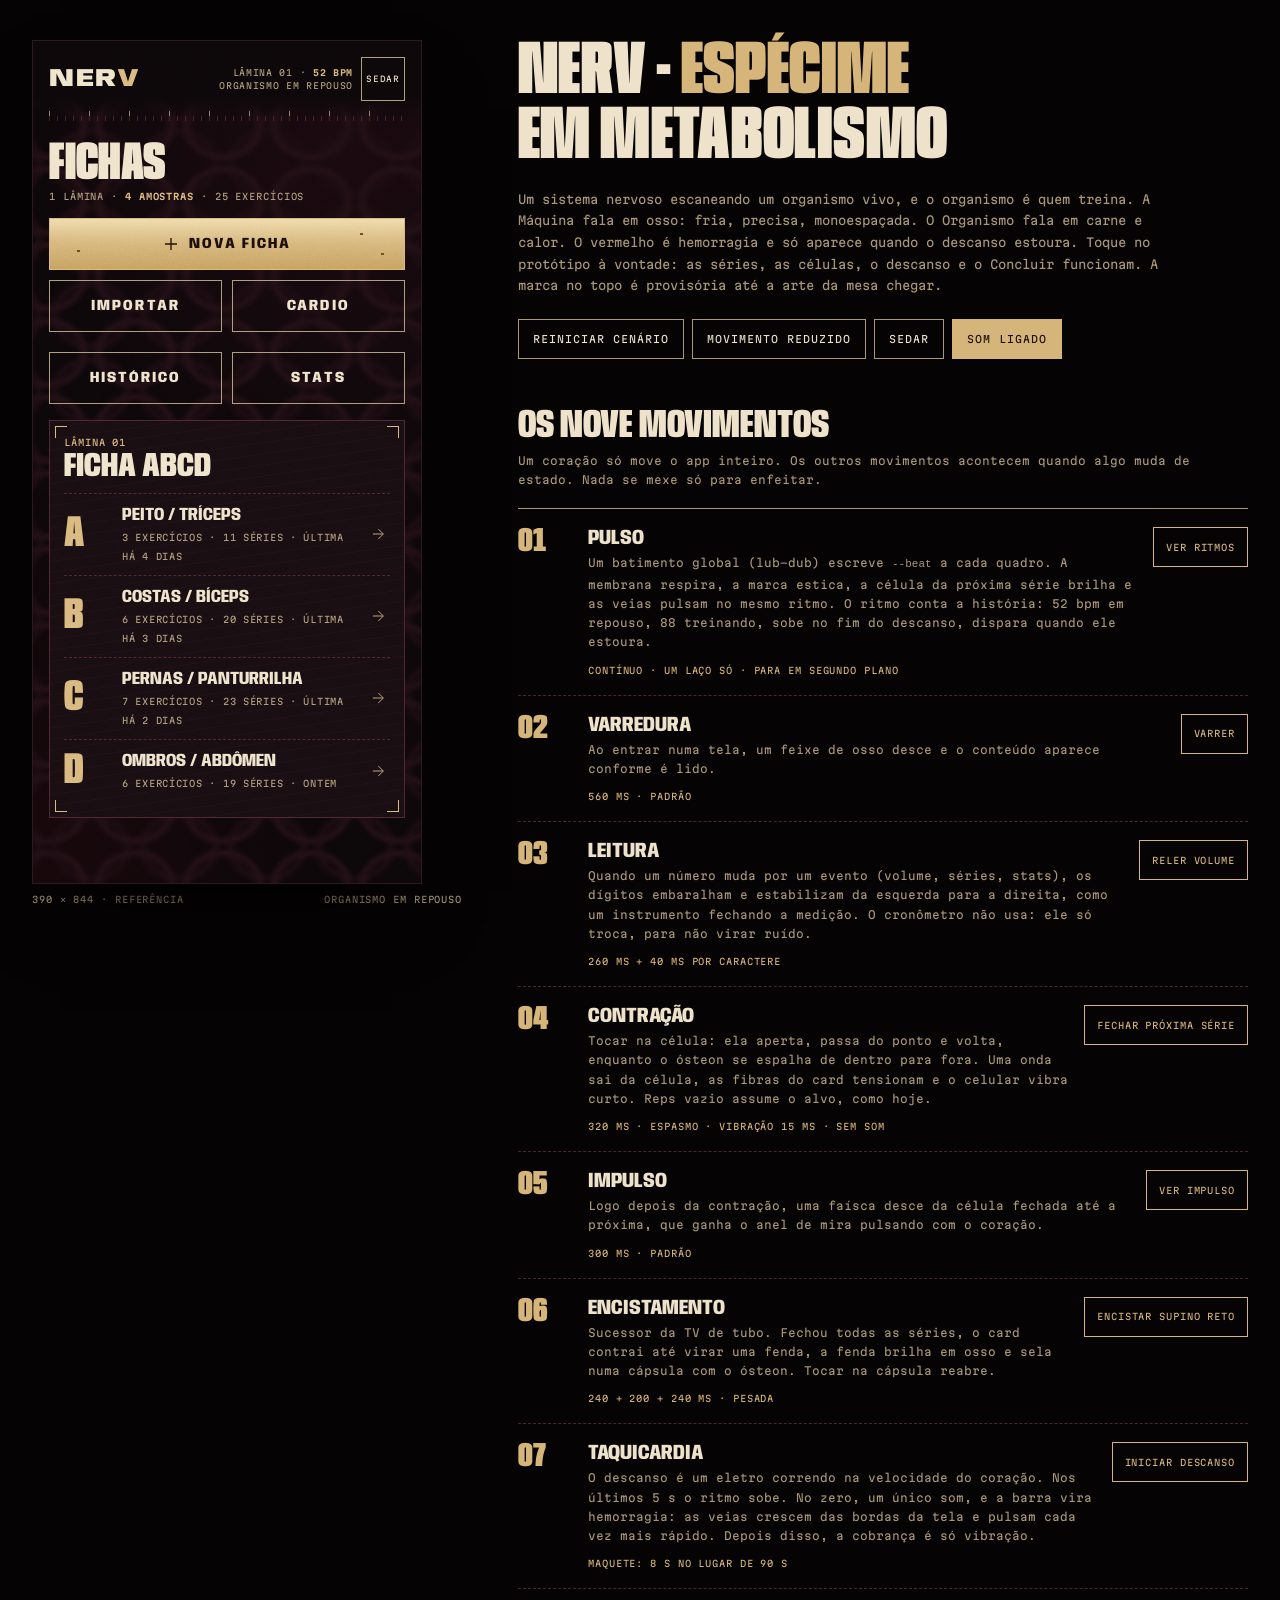
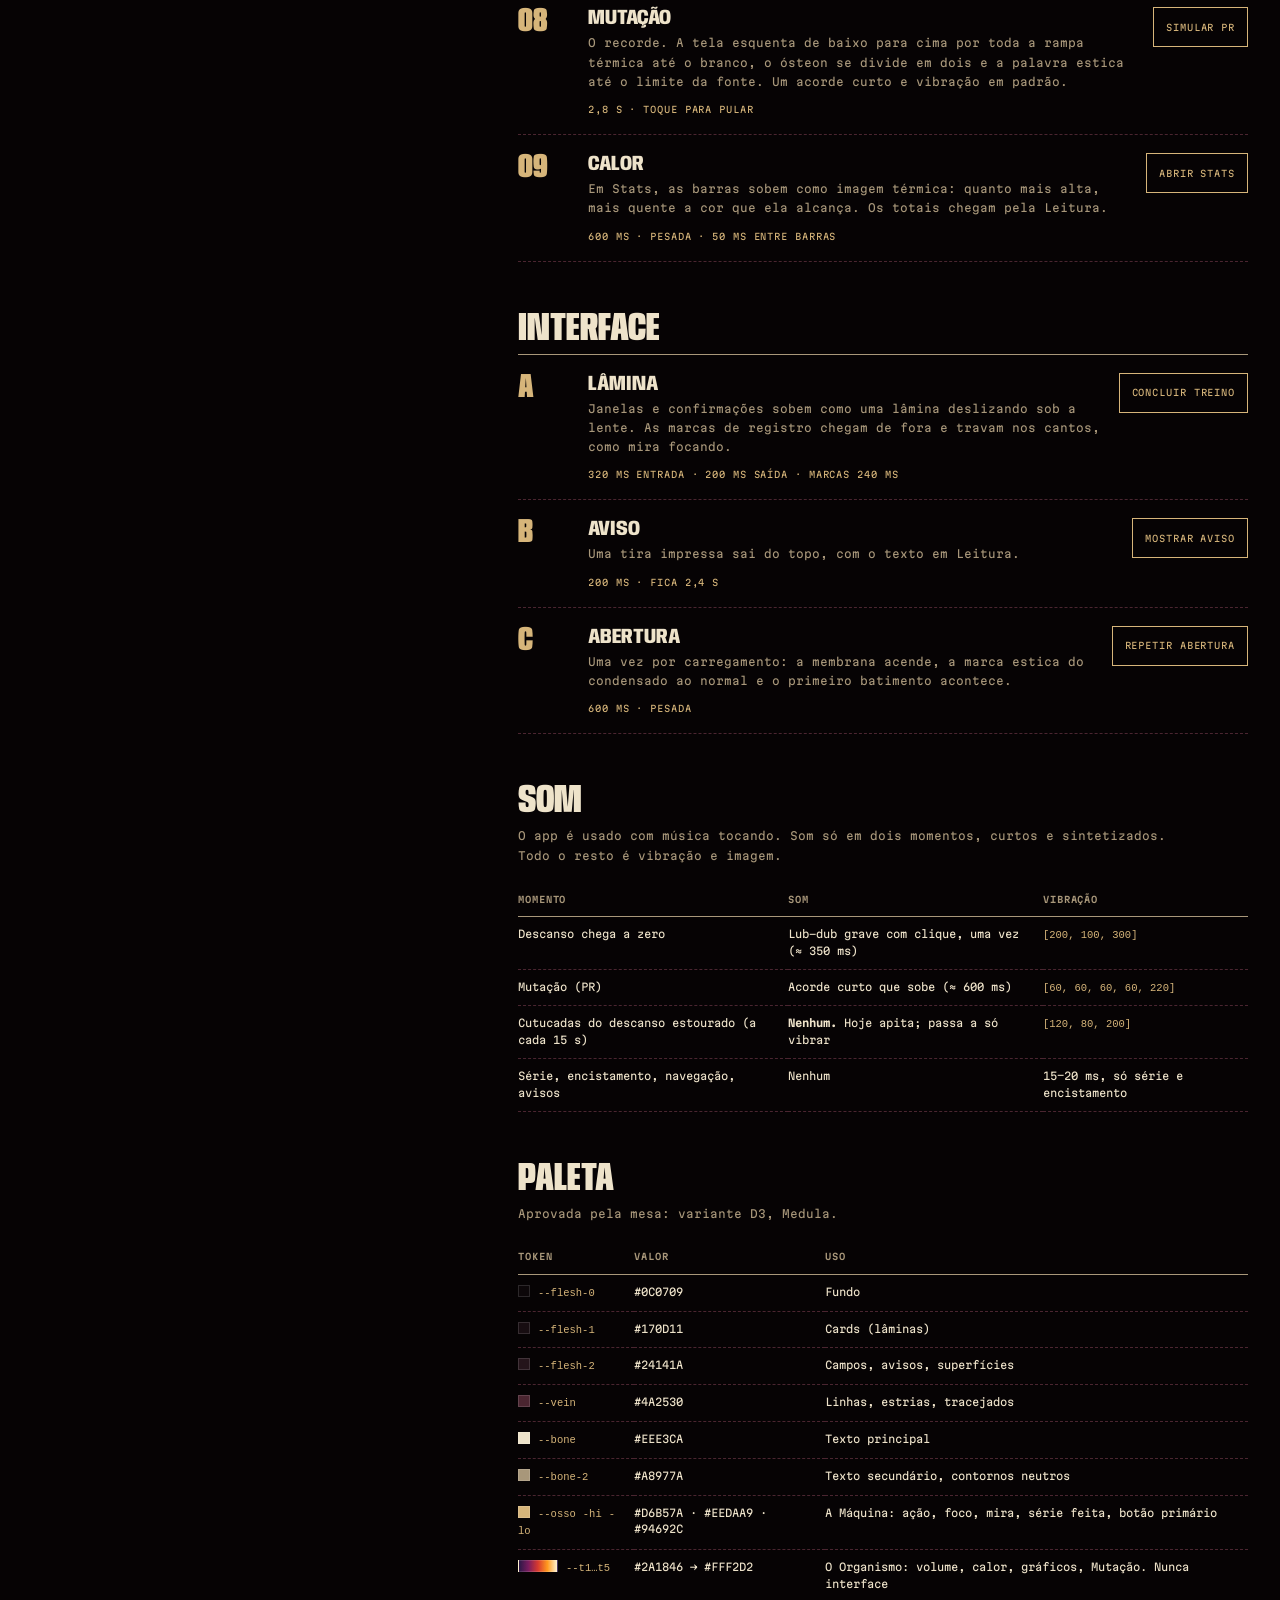
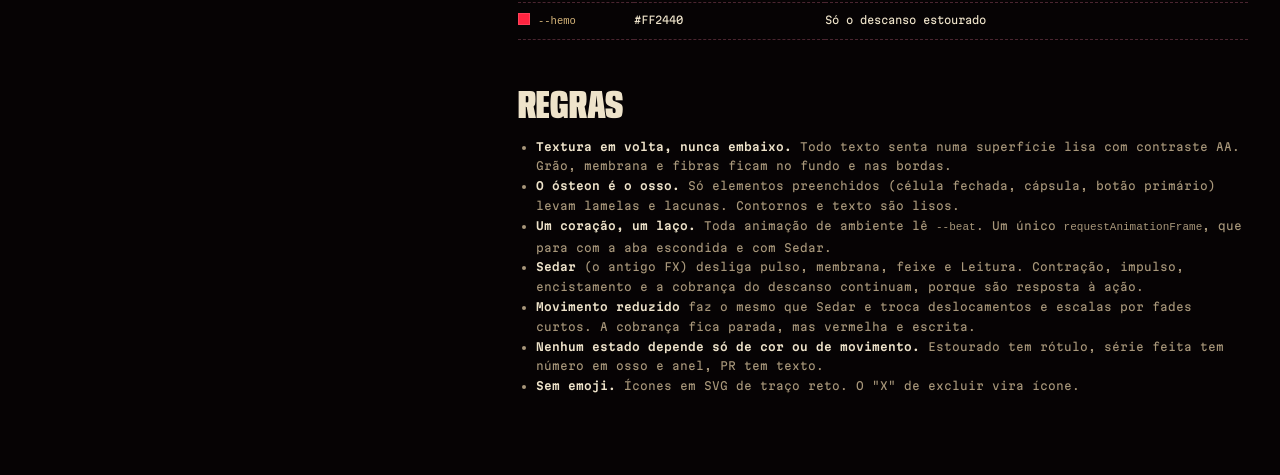
==== docs/redesign/maquete.html @ a33b4646 "Adiciona maquete do redesign Espécime e do sistema de movimento Metabolismo Referência visual e de m" ====
<!doctype html>
<html lang="pt-BR">
<head>
<meta charset="utf-8">
<meta name="viewport" content="width=device-width, initial-scale=1, viewport-fit=cover">
<title>NerV Espécime</title>
<link rel="preconnect" href="https://fonts.googleapis.com">
<link rel="preconnect" href="https://fonts.gstatic.com" crossorigin>
<link rel="stylesheet" href="https://fonts.googleapis.com/css2?family=Anybody:wdth,wght@50..150,100..900&family=Martian+Mono:wdth,wght@75..112.5,100..800&display=swap">
<style>
/* Maquete de referência visual e de movimento. Valores canônicos, código não.
   Layout: protótipo fixo à esquerda, catálogo de movimentos à direita; empilha no celular. */
:root {
  color-scheme: dark;
  /* Organismo */
  --flesh-0: #0C0709;  /* fundo, preto-sangue */
  --flesh-1: #170D11;  /* tecido: cards */
  --flesh-2: #24141A;  /* membrana: campos, superfícies */
  --vein:    #4A2530;  /* linhas, bordas, estrias */
  --bone:    #EEE3CA;  /* texto principal */
  --bone-2:  #A8977A;  /* texto secundário */
  /* Máquina: osso D3 (Medula) */
  --osso:    #D6B57A;
  --osso-hi: #EEDAA9;
  --osso-lo: #94692C;
  --on-osso: #1A0E0A;  /* texto sobre osso */
  /* Rampa térmica: só o corpo (esforço, calor) */
  --t1: #2A1846; --t2: #7A1C5E; --t3: #D83A2E; --t4: #FF9A1F; --t5: #FFF2D2;
  --ramp: linear-gradient(90deg, var(--t1), var(--t2) 30%, var(--t3) 60%, var(--t4) 85%, var(--t5));
  /* Hemorragia: só a cobrança do descanso */
  --hemo: #FF2440;

  --disp: 'Anybody', 'Arial Narrow', sans-serif;
  --mono: 'Martian Mono', ui-monospace, Menlo, Consolas, monospace;

  /* Movimento: Metabolismo */
  --std:   cubic-bezier(0.2, 0, 0, 1);       /* padrão */
  --exit:  cubic-bezier(0.4, 0, 1, 1);       /* saídas */
  --spasm: cubic-bezier(0.5, 1.6, 0.4, 1);   /* contração: passa do ponto e volta */
  --heavy: cubic-bezier(0.7, 0, 0.2, 1);     /* calor, encistamento */

  --beat: 0; /* 0..1, escrito pelo coração a cada quadro */
}
* { box-sizing: border-box; -webkit-tap-highlight-color: transparent; }
html, body { margin: 0; background: #060304; color: var(--bone); font-family: var(--mono); }
body { min-height: 100vh; }
button { font: inherit; color: inherit; background: none; border: 0; padding: 0; cursor: pointer; }
:focus-visible { outline: 2px solid var(--osso); outline-offset: 2px; }

/* ====== página-prospecto ====== */
.page { display: grid; grid-template-columns: 430px minmax(0, 1fr); gap: 56px; max-width: 1320px; margin: 0 auto; padding: 40px 32px 80px; }
.stage { position: sticky; top: 24px; align-self: start; }
.doc h1 { font-family: var(--disp); font-weight: 900; font-stretch: 56%; font-size: 76px; line-height: .86; margin: 0; text-transform: uppercase; letter-spacing: .005em; }
.doc h1 span { color: var(--osso); }
.lede { font-size: 12px; line-height: 1.8; color: var(--bone-2); max-width: 640px; margin: 18px 0 22px; }
.ctls { display: flex; flex-wrap: wrap; gap: 8px; margin-bottom: 40px; }
.ctl { border: 1px solid var(--bone-2); padding: 10px 14px; font-size: 10px; letter-spacing: .1em; text-transform: uppercase; min-height: 40px; }
.ctl[aria-pressed="true"] { background: var(--osso); color: var(--on-osso); border-color: var(--osso); }
.doc h2 { font-family: var(--disp); font-weight: 850; font-stretch: 64%; font-size: 40px; text-transform: uppercase; margin: 48px 0 6px; line-height: .95; }
.doc h2 + p { font-size: 11px; color: var(--bone-2); line-height: 1.8; margin: 0 0 18px; max-width: 680px; }
.moves { list-style: none; margin: 0; padding: 0; border-top: 1px solid var(--bone-2); }
.move { display: grid; grid-template-columns: 54px minmax(0, 1fr) auto; gap: 16px; align-items: start; padding: 18px 0; border-bottom: 1px dashed var(--vein); }
.move-num { font-family: var(--disp); font-weight: 900; font-stretch: 60%; font-size: 34px; line-height: .9; color: var(--osso); }
.move h3 { font-family: var(--disp); font-weight: 800; font-stretch: 80%; font-size: 21px; text-transform: uppercase; margin: 0 0 4px; }
.move p { font-size: 11px; line-height: 1.75; color: var(--bone-2); margin: 0 0 6px; }
.spec { font-size: 9px; letter-spacing: .1em; text-transform: uppercase; color: var(--osso); }
.play { border: 1px solid var(--osso); color: var(--osso); padding: 10px 12px; font-size: 9px; letter-spacing: .1em; text-transform: uppercase; white-space: nowrap; min-height: 40px; }
.play:hover { background: var(--osso); color: var(--on-osso); }
.tbl { width: 100%; border-collapse: collapse; font-size: 10.5px; line-height: 1.6; }
.tbl th, .tbl td { text-align: left; padding: 9px 10px 9px 0; border-bottom: 1px dashed var(--vein); vertical-align: top; }
.tbl th { font-weight: 600; color: var(--bone-2); font-size: 9px; letter-spacing: .1em; text-transform: uppercase; border-bottom: 1px solid var(--bone-2); }
.tbl code { color: var(--osso); }
.sw { display: inline-block; width: 12px; height: 12px; vertical-align: -1px; margin-right: 8px; border: 1px solid #ffffff22; }
.rules { font-size: 11px; line-height: 1.8; color: var(--bone-2); padding-left: 18px; }
.rules b { color: var(--bone); font-weight: 600; }

/* ====== telefone ====== */
.phone {
  position: relative; width: 390px; height: 844px; overflow: hidden; overflow: clip; isolation: isolate;
  background: var(--flesh-0); border: 1px solid #2c1a20; box-shadow: 0 40px 80px -30px #000;
}
.phone-cap { display: flex; justify-content: space-between; font-size: 9px; letter-spacing: .1em; color: var(--bone-2); text-transform: uppercase; margin-top: 10px; }

/* Membrana celular: o fundo vivo. Respira com --beat. */
.membrane { position: absolute; inset: -30px; z-index: 0; pointer-events: none;
  opacity: calc(.42 + var(--beat) * .22); transform: scale(calc(1 + var(--beat) * .012));
  background:
    radial-gradient(closest-side, transparent 66%, #3c1a25 84%, transparent 100%) 0 0 / 88px 76px,
    radial-gradient(closest-side, transparent 64%, #2d121b 82%, transparent 100%) 44px 38px / 88px 76px,
    radial-gradient(120% 70% at 75% 15%, #2c0f19 0, transparent 60%),
    radial-gradient(90% 60% at 10% 95%, #24080f 0, transparent 70%);
}
/* Grão de tecido. No app: um PNG pequeno em repetição, não um filtro. */
.grain { position: absolute; inset: 0; z-index: 50; pointer-events: none; opacity: .2; mix-blend-mode: overlay; }

/* Topo */
.top { position: absolute; top: 0; left: 0; right: 0; z-index: 20; padding: 16px 16px 0; background: linear-gradient(var(--flesh-0) 70%, transparent); }
.top-row { display: flex; align-items: center; justify-content: space-between; gap: 10px; height: 44px; }
.wm { font-family: var(--disp); font-weight: 900; font-size: 25px; letter-spacing: .06em; font-stretch: calc(118% + var(--beat) * 14%); line-height: 1; }
.wm em { font-style: normal; color: var(--osso); }
.top-r { display: flex; align-items: center; gap: 8px; }
.readout { font-size: 8.5px; letter-spacing: .08em; color: var(--bone-2); text-align: right; line-height: 1.55; text-transform: uppercase; }
.readout b { color: var(--osso); font-weight: 600; font-variant-numeric: tabular-nums; }
.ibtn { width: 44px; height: 44px; border: 1px solid var(--bone-2); display: grid; place-items: center; font-size: 8px; letter-spacing: .08em; }
.ibtn[aria-pressed="true"] { background: var(--bone); color: var(--flesh-0); }
.ruler { height: 10px; margin-top: 10px; opacity: .8;
  background: repeating-linear-gradient(90deg, var(--vein) 0 1px, transparent 1px 8px) bottom/100% 5px repeat-x,
              repeating-linear-gradient(90deg, var(--bone-2) 0 1px, transparent 1px 40px) bottom/100% 10px repeat-x; }

/* Telas */
.scroll { position: absolute; inset: 82px 0 0; z-index: 10; overflow-y: auto; overflow-x: hidden; scrollbar-width: none; padding: 6px 16px 40px; }
.scroll::-webkit-scrollbar { display: none; }
.screen[hidden] { display: none; }
body.resting .scroll { padding-bottom: 150px; }

.back { display: inline-flex; align-items: center; gap: 8px; font-size: 9.5px; letter-spacing: .12em; color: var(--bone-2); text-transform: uppercase; min-height: 44px; }
.back svg { width: 14px; height: 14px; }
.h-screen { font-family: var(--disp); font-weight: 900; font-stretch: 56%; font-size: 54px; line-height: .86; text-transform: uppercase; margin: 0 0 4px; text-wrap: balance; }
.lbl { font-size: 9px; letter-spacing: .1em; color: var(--bone-2); text-transform: uppercase; }
.lbl b { color: var(--osso); font-weight: 600; }

/* Botões */
.btn { display: flex; align-items: center; justify-content: center; gap: 10px; width: 100%; min-height: 52px; padding: 14px 16px; margin-bottom: 10px;
  font-family: var(--disp); font-weight: 800; font-stretch: 88%; font-size: 15px; letter-spacing: .14em; text-transform: uppercase;
  border: 1px solid var(--bone-2); position: relative; overflow: hidden; user-select: none; }
.btn svg { width: 16px; height: 16px; flex-shrink: 0; }
.btn.primary { background: var(--osso); color: var(--on-osso); border-color: var(--osso);
  background-image: radial-gradient(ellipse 2px 1.2px at 88% 30%, #6d4a1c 95%, transparent), radial-gradient(ellipse 1.6px 1px at 94% 70%, #6d4a1c 95%, transparent),
                    radial-gradient(ellipse 2px 1.2px at 8% 64%, #6d4a1c 95%, transparent), linear-gradient(180deg, var(--osso-hi), var(--osso) 45%, #c39d5e); }
.btn.ghost { border-style: dashed; color: var(--bone-2); }
.btn:active { transform: translateY(1px); }
.grid2 { display: grid; grid-template-columns: 1fr 1fr; gap: 10px; }

/* Lâmina (card) */
.slide { position: relative; background: var(--flesh-1); border: 1px solid var(--vein); padding: 16px 14px 14px; margin-bottom: 12px; overflow: hidden; }
.fib { position: absolute; inset: -10px; pointer-events: none; opacity: .55;
  background: repeating-linear-gradient(-8deg, transparent 0 5px, rgb(122 28 94 / .14) 5px 6px, transparent 6px 11px); }
.slide > :not(.fib):not(.reg) { position: relative; }
.reg { position: absolute; width: 12px; height: 12px; border: 0 solid var(--osso); pointer-events: none; z-index: 2; }
.reg.a { top: 5px; left: 5px; border-top-width: 1.5px; border-left-width: 1.5px; }
.reg.b { top: 5px; right: 5px; border-top-width: 1.5px; border-right-width: 1.5px; }
.reg.c { bottom: 5px; left: 5px; border-bottom-width: 1.5px; border-left-width: 1.5px; }
.reg.d { bottom: 5px; right: 5px; border-bottom-width: 1.5px; border-right-width: 1.5px; }

/* Fichas */
.am-row { display: grid; grid-template-columns: 46px minmax(0, 1fr) 20px; gap: 12px; align-items: center; width: 100%; text-align: left; padding: 12px 0; border-top: 1px dashed var(--vein); min-height: 64px; }
.am-row .lt { font-family: var(--disp); font-weight: 900; font-stretch: 60%; font-size: 44px; line-height: .8; color: var(--osso); }
.am-row b { display: block; font-family: var(--disp); font-weight: 750; font-stretch: 82%; font-size: 18px; text-transform: uppercase; line-height: 1.05; }
.am-row span { font-size: 9px; letter-spacing: .08em; color: var(--bone-2); text-transform: uppercase; }
.am-row svg { width: 16px; height: 16px; color: var(--bone-2); }

/* Execução */
.sess { display: flex; align-items: center; gap: 14px; margin: 10px 0 8px; }
.clock { position: relative; padding: 4px 10px 4px 0; font-size: 40px; font-weight: 600; font-stretch: 80%; letter-spacing: -.02em; font-variant-numeric: tabular-nums; line-height: 1.1; }
.clock svg { position: absolute; left: -14px; top: -18px; width: 220px; height: 92px; pointer-events: none; }
.clock span { position: relative; }
.therm { margin: 2px 0 16px; }
.therm .bar { position: relative; height: 14px; background: var(--flesh-2); border: 1px solid var(--vein); overflow: hidden; }
.therm .fill { position: absolute; inset: 0; background: var(--ramp); background-size: 390px 100%; clip-path: inset(0 calc(100% - var(--heat, 0%)) 0 0); transition: clip-path 600ms var(--heavy); }
.therm .bar::after { content: ""; position: absolute; inset: 0; background: repeating-linear-gradient(90deg, transparent 0 9px, rgb(12 7 9 / .75) 9px 10px); }
.therm .l { display: flex; justify-content: space-between; margin-top: 6px; }
.therm .l b { color: var(--t4); font-weight: 600; }

.ex { position: relative; margin-bottom: 12px; }
.ex .slide { margin: 0; }
.ex-tag { font-size: 9px; letter-spacing: .1em; color: var(--osso); text-transform: uppercase; }
.ex h3 { font-family: var(--disp); font-weight: 850; font-stretch: 70%; font-size: 29px; line-height: .94; text-transform: uppercase; margin: 4px 0 4px; text-wrap: balance; }
.ex-sub { font-size: 9px; letter-spacing: .07em; color: var(--bone-2); text-transform: uppercase; }
.hint { font-size: 9px; letter-spacing: .05em; color: var(--bone-2); margin: 6px 0 10px; line-height: 1.6; }
.hint b { color: var(--bone); font-weight: 500; }
.chip { display: inline-block; border: 1px solid var(--t4); color: var(--t4); padding: 1px 5px; margin-left: 6px; font-size: 8.5px; letter-spacing: .08em; font-weight: 600; vertical-align: 1px; }
.set { display: grid; grid-template-columns: 26px 1fr 1fr 44px; align-items: end; gap: 10px; padding: 7px 0; border-top: 1px dashed var(--vein); }
.set .n { font-size: 10px; color: var(--bone-2); padding-bottom: 7px; }
.fld { display: flex; align-items: baseline; gap: 5px; border-bottom: 1.5px solid var(--bone-2); padding: 0 2px 4px; min-height: 36px; }
.fld input { width: 100%; min-width: 0; background: none; border: 0; outline: 0; color: var(--bone); font-family: var(--disp); font-weight: 700; font-stretch: 85%; font-size: 24px; font-variant-numeric: tabular-nums; padding: 0; line-height: 1.1; }
.fld input::placeholder { font-family: var(--mono); font-size: 10px; font-weight: 400; color: #6e5c52; letter-spacing: .04em; }
.fld span { font-size: 8.5px; color: var(--bone-2); letter-spacing: .06em; }
.fld:focus-within { border-bottom-color: var(--osso); }
.set.done .n { color: var(--osso); }
.set.done .fld { border-bottom-color: var(--osso-lo); }
.set.done .fld input { color: var(--bone-2); }

/* Célula: o checkbox */
.cell { position: relative; width: 44px; height: 44px; justify-self: end; display: grid; place-items: center; }
.cell .ring { position: absolute; inset: 4px; border-radius: 50%; border: 1.5px solid var(--bone-2); }
.cell .nuc { position: absolute; inset: 12px; border-radius: 50%; border: 1px dashed var(--vein); }
.cell .os { position: absolute; inset: 4px; border-radius: 50%; clip-path: circle(0% at 50% 50%); }
.cell .os svg { width: 100%; height: 100%; display: block; }
.set.done .cell .os { clip-path: circle(75% at 50% 50%); filter: drop-shadow(0 0 6px rgb(214 181 122 / .35)); }
.set.done .cell .ring { border-color: var(--osso-lo); }
.set.next .cell .ring { border-color: var(--osso); box-shadow: 0 0 0 calc(3px + var(--beat) * 4px) rgb(214 181 122 / calc(.1 + var(--beat) * .18)); }
.ripple { position: absolute; inset: 4px; border-radius: 50%; border: 1.5px solid var(--osso); pointer-events: none; opacity: 0; }
.spark { position: absolute; width: 8px; height: 8px; margin: -4px 0 0 -4px; border-radius: 50%; background: var(--osso-hi); box-shadow: 0 0 10px 2px var(--osso), 0 0 22px 4px rgb(214 181 122 / .4); pointer-events: none; z-index: 5; }
.rest-btn { margin: 12px 0 0; min-height: 46px; font-size: 13px; }

/* Cápsula: exercício encistado */
.cap { display: none; width: 100%; align-items: center; gap: 10px; padding: 10px 12px; min-height: 52px; text-align: left;
  border: 1px solid var(--vein); background: var(--flesh-1); border-radius: 22px 2px 22px 2px; }
.cap .dot { width: 24px; height: 24px; flex-shrink: 0; filter: drop-shadow(0 0 5px rgb(214 181 122 / .35)); }
.cap .dot svg { width: 100%; height: 100%; display: block; }
.cap b { font-family: var(--disp); font-weight: 750; font-stretch: 78%; font-size: 15px; text-transform: uppercase; white-space: nowrap; overflow: hidden; text-overflow: ellipsis; min-width: 0; }
.cap span { margin-left: auto; font-size: 8.5px; letter-spacing: .06em; color: var(--bone-2); white-space: nowrap; }
.ex.cyst .slide { display: none; }
.ex.cyst .cap { display: flex; }
.seal { position: absolute; left: 0; right: 0; top: 50%; height: 2px; margin-top: -1px; z-index: 6; pointer-events: none; opacity: 0;
  background: linear-gradient(90deg, transparent, var(--osso-hi) 20%, #fff8e6 50%, var(--osso-hi) 80%, transparent); box-shadow: 0 0 18px 4px rgb(238 218 169 / .6); }

/* Stats */
.stat-grid { display: grid; grid-template-columns: 1fr 1fr; gap: 10px; margin: 14px 0; }
.stat { position: relative; background: var(--flesh-1); border: 1px solid var(--vein); padding: 14px 12px 12px; }
.stat .v { font-family: var(--disp); font-weight: 850; font-stretch: 66%; font-size: 40px; line-height: .9; font-variant-numeric: tabular-nums; }
.stat .v.hot { background: linear-gradient(90deg, var(--t3), var(--t4)); -webkit-background-clip: text; background-clip: text; color: transparent; }
.chart { display: flex; align-items: flex-end; gap: 7px; height: 170px; padding: 18px 0 0; border-bottom: 1px solid var(--bone-2); position: relative; }
.chart::before { content: ""; position: absolute; inset: 18px 0 0; background: repeating-linear-gradient(180deg, var(--vein) 0 1px, transparent 1px 38px); opacity: .6; }
.col { flex: 1; height: 100%; display: flex; flex-direction: column; justify-content: flex-end; align-items: stretch; position: relative; }
.col i { display: block; transform-origin: bottom; background: linear-gradient(0deg, var(--t1), var(--t2) 25%, var(--t3) 55%, var(--t4) 80%, var(--t5)); background-size: 100% 152px; background-position: bottom; }
.col small { position: absolute; bottom: -20px; left: 0; right: 0; text-align: center; font-size: 8px; color: var(--bone-2); }
.col em { font-style: normal; font-size: 8.5px; text-align: center; color: var(--bone-2); margin-bottom: 4px; font-variant-numeric: tabular-nums; }

/* Feixe de varredura (02) */
.beam { position: absolute; left: 0; right: 0; top: 82px; height: 3px; z-index: 30; pointer-events: none; opacity: 0;
  background: linear-gradient(90deg, transparent, var(--osso) 15%, var(--osso-hi) 50%, var(--osso) 85%, transparent);
  box-shadow: 0 0 20px 6px rgb(214 181 122 / .35), 0 -40px 60px -20px rgb(214 181 122 / .18); }

/* Barra de descanso (07) */
.rest { position: absolute; left: 0; right: 0; bottom: 0; z-index: 35; padding: 12px 16px 16px; background: linear-gradient(180deg, #1d1014, #110a0c); border-top: 2px solid var(--osso); transform: translateY(105%); transition: transform 200ms var(--exit); }
.rest.up { transform: none; transition: transform 320ms var(--std); }
body.rm .rest { transition: none; }
.rest .r1 { display: flex; align-items: center; gap: 10px; }
.rest .tag { font-size: 8.5px; letter-spacing: .1em; padding: 3px 6px; border: 1px solid var(--osso); color: var(--osso); font-weight: 600; text-transform: uppercase; }
.rest .cnt { font-size: 36px; font-weight: 700; font-stretch: 80%; font-variant-numeric: tabular-nums; line-height: 1; }
.rest .who { margin-left: auto; text-align: right; font-size: 8.5px; letter-spacing: .08em; color: var(--bone-2); line-height: 1.55; text-transform: uppercase; max-width: 150px; }
.rest .who b { color: var(--osso); font-weight: 600; font-variant-numeric: tabular-nums; }
.ecg { position: relative; height: 34px; overflow: hidden; margin: 6px 0 4px; }
.ecg svg { position: absolute; left: 0; top: 0; height: 34px; width: 780px; }
.ecg path { stroke: var(--osso); }
.rest .r2 { display: flex; align-items: center; gap: 8px; }
.rest .left { flex: 1; height: 3px; background: var(--vein); position: relative; }
.rest .left i { position: absolute; inset: 0; background: var(--osso); transform-origin: left; }
.rest .mini { border: 1px solid var(--bone-2); padding: 0 12px; height: 40px; font-size: 9px; letter-spacing: .1em; text-transform: uppercase; }
.rest.over { border-top-color: var(--hemo); background: linear-gradient(180deg, rgb(70 6 18 / calc(.85 + var(--beat) * .15)), #14050a); }
.rest.over .tag { background: var(--hemo); color: #12060a; border-color: var(--hemo); }
.rest.over .cnt { color: #fff; text-shadow: 0 0 calc(10px + var(--beat) * 16px) var(--hemo); }
.rest.over .ecg path { stroke: var(--hemo); }
.rest.over .who, .rest.over .who b { color: #ffb3bd; }
.rest.over .left i { background: var(--hemo); }
.veins { position: absolute; inset: 0; z-index: 32; pointer-events: none; opacity: 0; transition: opacity 600ms var(--std); }
.veins.on { opacity: calc(.35 + var(--beat) * .65); transition: none; }
.veins .wash { position: absolute; inset: 0; background: radial-gradient(140% 50% at 50% 110%, rgb(255 36 64 / .45), transparent 55%), radial-gradient(50% 100% at -10% 70%, rgb(255 36 64 / .22), transparent 60%), radial-gradient(50% 100% at 110% 70%, rgb(255 36 64 / .22), transparent 60%); }
.veins svg { position: absolute; inset: 0; width: 100%; height: 100%; }

/* Mutação (08) */
.mut { position: absolute; inset: 0; z-index: 60; display: none; place-items: center; overflow: hidden; background: var(--flesh-0); text-align: center; }
.mut.on { display: grid; }
.mut .heat { position: absolute; inset: 0; background: linear-gradient(0deg, var(--t5) 0%, var(--t4) 14%, var(--t3) 30%, var(--t2) 48%, var(--t1) 66%, transparent 84%); background-size: 100% 200%; }
.mut .core { position: relative; z-index: 2; padding: 0 20px; }
.mut svg.div { width: 220px; height: 120px; display: block; margin: 0 auto 6px; overflow: visible; }
.mut .word { font-family: var(--disp); font-weight: 900; font-size: 66px; line-height: .85; text-transform: uppercase; color: var(--bone); font-stretch: 100%; }
.mut .sub { font-size: 10px; letter-spacing: .14em; text-transform: uppercase; color: var(--osso); margin-top: 12px; }
.mut .list { font-size: 11px; letter-spacing: .06em; line-height: 1.9; margin-top: 12px; color: var(--bone); font-variant-numeric: tabular-nums; }
.mut .list b { color: var(--t4); font-weight: 600; }
.mut .skip { position: absolute; bottom: 24px; left: 0; right: 0; font-size: 8.5px; letter-spacing: .12em; color: var(--bone-2); z-index: 2; }

/* Lâmina modal (A) */
.scrim { position: absolute; inset: 0; z-index: 70; background: rgb(6 3 4 / .72); display: none; }
.sheet { position: absolute; left: 0; right: 0; bottom: 0; z-index: 71; display: none; background: var(--flesh-1); border-top: 2px solid var(--osso); padding: 22px 18px 22px; }
.sheet .fib { opacity: .4; }
.sheet h4 { position: relative; font-family: var(--disp); font-weight: 900; font-stretch: 60%; font-size: 36px; line-height: .9; text-transform: uppercase; margin: 6px 0 10px; }
.sheet p { position: relative; font-size: 11px; line-height: 1.7; color: var(--bone-2); margin: 0 0 18px; }
.sheet .grid2 { position: relative; }

/* Aviso (B) */
.toast { position: absolute; left: 0; right: 0; top: 0; z-index: 80; padding: 16px 16px 12px; background: var(--flesh-2); border-bottom: 2px dashed var(--osso);
  font-size: 10px; letter-spacing: .1em; text-transform: uppercase; display: none; align-items: center; gap: 10px; }
.toast i { width: 18px; height: 18px; flex-shrink: 0; }
.toast i svg { width: 100%; height: 100%; display: block; }

/* Leitura (03): caracteres do decodificador */
.rd { display: inline-block; }

/* Sedado e movimento reduzido: o ambiente para, o feedback fica. */
body.sedated .membrane, body.rm .membrane { opacity: .42; transform: none; }
body.sedated .wm, body.rm .wm { font-stretch: 118%; }

@media (max-width: 960px) {
  .page { grid-template-columns: minmax(0, 1fr); padding: 20px 16px 60px; gap: 32px; }
  .stage { position: static; display: flex; flex-direction: column; align-items: center; }
  .phone { max-width: 100%; }
  .doc h1 { font-size: 56px; }
  .move { grid-template-columns: 40px minmax(0, 1fr); }
  .move .play { grid-column: 2; justify-self: start; }
}
</style>
</head>
<body>

<svg width="0" height="0" style="position:absolute" aria-hidden="true">
  <defs>
    <filter id="noise"><feTurbulence type="fractalNoise" baseFrequency=".9" numOctaves="3" stitchTiles="stitch"/><feColorMatrix values="0 0 0 0 1  0 0 0 0 .9  0 0 0 0 .8  0 0 0 .9 0"/></filter>
    <filter id="goo"><feGaussianBlur in="SourceGraphic" stdDeviation="7" result="b"/><feColorMatrix in="b" values="1 0 0 0 0  0 1 0 0 0  0 0 1 0 0  0 0 0 22 -9" result="g"/><feComposite in="SourceGraphic" in2="g" operator="atop"/></filter>
    <radialGradient id="osG" cx="42%" cy="36%" r="70%"><stop offset="0" stop-color="#EEDAA9"/><stop offset=".5" stop-color="#D6B57A"/><stop offset="1" stop-color="#94692C"/></radialGradient>
    <symbol id="i-back" viewBox="0 0 24 24"><path d="M20 12H5M11 5l-7 7 7 7" fill="none" stroke="currentColor" stroke-width="1.5" stroke-linecap="square"/></symbol>
    <symbol id="i-go" viewBox="0 0 24 24"><path d="M5 12h14M13 5l7 7-7 7" fill="none" stroke="currentColor" stroke-width="1.5" stroke-linecap="square"/></symbol>
    <symbol id="i-rest" viewBox="0 0 24 24"><path d="M3 12h4l2-5 3 10 2-7 2 4h5" fill="none" stroke="currentColor" stroke-width="1.5" stroke-linecap="square"/></symbol>
    <symbol id="i-plus" viewBox="0 0 24 24"><path d="M12 4v16M4 12h16" fill="none" stroke="currentColor" stroke-width="2" stroke-linecap="square"/></symbol>
  </defs>
</svg>

<div class="page">
  <div class="stage">
    <div class="phone" id="phone">
      <div class="membrane" aria-hidden="true"></div>
      <svg class="grain" aria-hidden="true" width="100%" height="100%"><rect width="100%" height="100%" filter="url(#noise)"/></svg>

      <div class="top">
        <div class="top-row">
          <div class="wm" aria-label="NerV">NER<em>V</em></div>
          <div class="top-r">
            <div class="readout"><span id="ro-where">Lâmina 01</span> · <b id="ro-bpm">52 BPM</b><br><span id="ro-state">Organismo em repouso</span></div>
            <button class="ibtn" id="btn-sedar" type="button" aria-pressed="false" aria-label="Sedar: desliga os efeitos de ambiente">SEDAR</button>
          </div>
        </div>
        <div class="ruler" aria-hidden="true"></div>
      </div>

      <div class="beam" id="beam" aria-hidden="true"></div>

      <div class="scroll" id="scroll">
        <!-- Fichas -->
        <section class="screen" id="v-fichas">
          <h1 class="h-screen" style="margin-top:12px">Fichas</h1>
          <div class="lbl" style="margin-bottom:16px">1 lâmina · <b>4 amostras</b> · 25 exercícios</div>
          <button class="btn primary" type="button" id="btn-nova"><svg aria-hidden="true"><use href="#i-plus"/></svg>Nova ficha</button>
          <div class="grid2">
            <button class="btn" type="button">Importar</button>
            <button class="btn" type="button">Cardio</button>
            <button class="btn" type="button">Histórico</button>
            <button class="btn" type="button" id="btn-stats">Stats</button>
          </div>
          <div class="slide" style="margin-top:6px">
            <div class="fib"></div><i class="reg a"></i><i class="reg b"></i><i class="reg c"></i><i class="reg d"></i>
            <div class="ex-tag">Lâmina 01</div>
            <h3 style="font-family:var(--disp);font-weight:850;font-stretch:70%;font-size:34px;line-height:.9;text-transform:uppercase;margin:4px 0 10px">Ficha ABCD</h3>
            <button class="am-row" type="button" data-go="treino"><span class="lt">A</span><div><b>Peito / Tríceps</b><span>3 exercícios · 11 séries · última há 4 dias</span></div><svg aria-hidden="true"><use href="#i-go"/></svg></button>
            <button class="am-row" type="button"><span class="lt">B</span><div><b>Costas / Bíceps</b><span>6 exercícios · 20 séries · última há 3 dias</span></div><svg aria-hidden="true"><use href="#i-go"/></svg></button>
            <button class="am-row" type="button"><span class="lt">C</span><div><b>Pernas / Panturrilha</b><span>7 exercícios · 23 séries · última há 2 dias</span></div><svg aria-hidden="true"><use href="#i-go"/></svg></button>
            <button class="am-row" type="button"><span class="lt">D</span><div><b>Ombros / Abdômen</b><span>6 exercícios · 19 séries · ontem</span></div><svg aria-hidden="true"><use href="#i-go"/></svg></button>
          </div>
        </section>

        <!-- Execução -->
        <section class="screen" id="v-treino" hidden>
          <button class="back" type="button" data-go="fichas"><svg aria-hidden="true"><use href="#i-back"/></svg>Ficha ABCD</button>
          <h1 class="h-screen">A · Peito / Tríceps</h1>
          <div class="sess">
            <button class="clock" type="button" id="clock" aria-label="Tempo de sessão">
              <svg viewBox="0 0 220 92" fill="none" aria-hidden="true">
                <path d="M8 46c0-22 44-40 96-40s104 16 104 40-50 40-102 40S8 68 8 46z" stroke="#94692C" stroke-opacity=".75"/>
                <path d="M22 46c1-17 38-31 82-31s88 13 88 31-42 31-86 31-85-14-84-31z" stroke="#94692C" stroke-opacity=".5"/>
                <path d="M37 46c0-12 31-22 68-22s72 9 72 22-35 23-71 23-69-11-69-23z" stroke="#4A2530"/>
              </svg>
              <span id="clock-t">38:40</span>
            </button>
            <div class="lbl" style="line-height:1.7"><span id="p-sets" class="rd">3 / 11</span> séries<br>amostra <span id="p-am">01</span> / 03</div>
          </div>
          <div class="therm">
            <div class="bar"><div class="fill" id="heat"></div></div>
            <div class="l lbl"><span>Temperatura · volume</span><span><b id="p-vol" class="rd">1.845 kg</b> · <span id="p-heat">aquecendo</span></span></div>
          </div>
          <div id="exs"></div>
          <button class="btn primary" type="button" id="btn-fim" style="margin-top:8px">Concluir</button>
          <button class="btn" type="button">Seguir para cardio</button>
          <button class="btn ghost" type="button">Descartar sessão</button>
        </section>

        <!-- Stats -->
        <section class="screen" id="v-stats" hidden>
          <button class="back" type="button" data-go="fichas"><svg aria-hidden="true"><use href="#i-back"/></svg>Fichas</button>
          <h1 class="h-screen">Stats</h1>
          <div class="lbl">Leitura acumulada · 8 semanas</div>
          <div class="stat-grid">
            <div class="stat"><div class="v rd" data-v="47">47</div><div class="lbl">Sessões</div></div>
            <div class="stat"><div class="v rd" data-v="52h">52h</div><div class="lbl">Tempo total</div></div>
            <div class="stat"><div class="v hot rd" data-v="184t">184t</div><div class="lbl">Volume</div></div>
            <div class="stat"><div class="v rd" data-v="9">9</div><div class="lbl">Semanas seguidas</div></div>
          </div>
          <div class="slide">
            <div class="fib"></div>
            <div class="ex-tag">Calor por semana</div>
            <div class="chart" id="chart" aria-label="Sessões por semana"></div>
            <div style="height:26px"></div>
          </div>
        </section>
      </div>

      <div class="veins" id="veins" aria-hidden="true"><div class="wash"></div><svg id="vein-svg" viewBox="0 0 390 844" preserveAspectRatio="none"></svg></div>

      <div class="rest" id="rest" role="timer" aria-live="polite">
        <div class="r1">
          <span class="tag" id="r-tag">Descanso</span>
          <span class="cnt" id="r-cnt">00:12</span>
          <div class="who"><span id="r-who">Supino inclinado</span><br><b id="r-bpm">88 BPM</b></div>
        </div>
        <div class="ecg" aria-hidden="true"><svg id="ecg" viewBox="0 0 780 34" preserveAspectRatio="none" fill="none"><path stroke-width="1.6" d=""/></svg></div>
        <div class="r2">
          <div class="left"><i id="r-left"></i></div>
          <button class="mini" type="button" id="r-add">+30s</button>
          <button class="mini" type="button" id="r-skip">Pular</button>
        </div>
      </div>

      <div class="mut" id="mut" role="dialog" aria-label="Recorde quebrado">
        <div class="heat" id="mut-heat"></div>
        <div class="core">
          <svg class="div" viewBox="0 0 220 120" aria-hidden="true"><g filter="url(#goo)"><circle id="c1" cx="110" cy="60" r="34" fill="url(#osG)"/><circle id="c2" cx="110" cy="60" r="34" fill="url(#osG)"/></g><g id="n1" opacity=".8"><circle cx="110" cy="60" r="20" fill="none" stroke="#7a5420" stroke-width="1.5"/><circle cx="110" cy="60" r="12" fill="none" stroke="#7a5420" stroke-width="1.5"/><circle cx="110" cy="60" r="5" fill="#1c0f08"/></g><g id="n2" opacity=".8"><circle cx="110" cy="60" r="20" fill="none" stroke="#7a5420" stroke-width="1.5"/><circle cx="110" cy="60" r="12" fill="none" stroke="#7a5420" stroke-width="1.5"/><circle cx="110" cy="60" r="5" fill="#1c0f08"/></g></svg>
          <div class="word" id="mut-word">Mutação</div>
          <div class="sub" id="mut-sub">2 recordes quebrados</div>
          <div class="list" id="mut-list"></div>
        </div>
        <div class="skip">Toque para continuar</div>
      </div>

      <div class="scrim" id="scrim"></div>
      <div class="sheet" id="sheet" role="dialog" aria-labelledby="sh-t">
        <div class="fib"></div><i class="reg a"></i><i class="reg b"></i><i class="reg c"></i><i class="reg d"></i>
        <div class="ex-tag" style="position:relative">Fim da leitura</div>
        <h4 id="sh-t">Concluir treino?</h4>
        <p>11 séries registradas, 38 min de sessão. O registro vai para o histórico e a próxima sugestão de carga sai daqui.</p>
        <div class="grid2"><button class="btn" type="button" id="sh-no">Voltar</button><button class="btn primary" type="button" id="sh-ok">Concluir</button></div>
      </div>

      <div class="toast" id="toast" role="status"><i id="toast-i"></i><span id="toast-t"></span></div>
    </div>
    <div class="phone-cap"><span>390 × 844 · referência</span><span id="cap-state">repouso</span></div>
  </div>

  <main class="doc">
    <h1>NerV · <span>Espécime</span><br>em Metabolismo</h1>
    <p class="lede">Um sistema nervoso escaneando um organismo vivo, e o organismo é quem treina. A Máquina fala em osso: fria, precisa, monoespaçada. O Organismo fala em carne e calor. O vermelho é hemorragia e só aparece quando o descanso estoura. Toque no protótipo à vontade: as séries, as células, o descanso e o Concluir funcionam. A marca no topo é provisória até a arte da mesa chegar.</p>
    <div class="ctls">
      <button class="ctl" type="button" id="c-reset">Reiniciar cenário</button>
      <button class="ctl" type="button" id="c-rm" aria-pressed="false">Movimento reduzido</button>
      <button class="ctl" type="button" id="c-sedar" aria-pressed="false">Sedar</button>
      <button class="ctl" type="button" id="c-som" aria-pressed="true">Som ligado</button>
    </div>

    <h2>Os nove movimentos</h2>
    <p>Um coração só move o app inteiro. Os outros movimentos acontecem quando algo muda de estado. Nada se mexe só para enfeitar.</p>
    <ul class="moves">
      <li class="move"><span class="move-num">01</span><div><h3>Pulso</h3><p>Um batimento global (lub-dub) escreve <code>--beat</code> a cada quadro. A membrana respira, a marca estica, a célula da próxima série brilha e as veias pulsam no mesmo ritmo. O ritmo conta a história: 52 bpm em repouso, 88 treinando, sobe no fim do descanso, dispara quando ele estoura.</p><span class="spec">Contínuo · um laço só · para em segundo plano</span></div><button class="play" type="button" data-demo="pulse">Ver ritmos</button></li>
      <li class="move"><span class="move-num">02</span><div><h3>Varredura</h3><p>Ao entrar numa tela, um feixe de osso desce e o conteúdo aparece conforme é lido.</p><span class="spec">560 ms · padrão</span></div><button class="play" type="button" data-demo="scan">Varrer</button></li>
      <li class="move"><span class="move-num">03</span><div><h3>Leitura</h3><p>Quando um número muda por um evento (volume, séries, stats), os dígitos embaralham e estabilizam da esquerda para a direita, como um instrumento fechando a medição. O cronômetro não usa: ele só troca, para não virar ruído.</p><span class="spec">260 ms + 40 ms por caractere</span></div><button class="play" type="button" data-demo="read">Reler volume</button></li>
      <li class="move"><span class="move-num">04</span><div><h3>Contração</h3><p>Tocar na célula: ela aperta, passa do ponto e volta, enquanto o ósteon se espalha de dentro para fora. Uma onda sai da célula, as fibras do card tensionam e o celular vibra curto. Reps vazio assume o alvo, como hoje.</p><span class="spec">320 ms · espasmo · vibração 15 ms · sem som</span></div><button class="play" type="button" data-demo="contract">Fechar próxima série</button></li>
      <li class="move"><span class="move-num">05</span><div><h3>Impulso</h3><p>Logo depois da contração, uma faísca desce da célula fechada até a próxima, que ganha o anel de mira pulsando com o coração.</p><span class="spec">300 ms · padrão</span></div><button class="play" type="button" data-demo="impulse">Ver impulso</button></li>
      <li class="move"><span class="move-num">06</span><div><h3>Encistamento</h3><p>Sucessor da TV de tubo. Fechou todas as séries, o card contrai até virar uma fenda, a fenda brilha em osso e sela numa cápsula com o ósteon. Tocar na cápsula reabre.</p><span class="spec">240 + 200 + 240 ms · pesada</span></div><button class="play" type="button" data-demo="cyst">Encistar Supino reto</button></li>
      <li class="move"><span class="move-num">07</span><div><h3>Taquicardia</h3><p>O descanso é um eletro correndo na velocidade do coração. Nos últimos 5 s o ritmo sobe. No zero, um único som, e a barra vira hemorragia: as veias crescem das bordas da tela e pulsam cada vez mais rápido. Depois disso, a cobrança é só vibração.</p><span class="spec">Maquete: 8 s no lugar de 90 s</span></div><button class="play" type="button" data-demo="rest">Iniciar descanso</button></li>
      <li class="move"><span class="move-num">08</span><div><h3>Mutação</h3><p>O recorde. A tela esquenta de baixo para cima por toda a rampa térmica até o branco, o ósteon se divide em dois e a palavra estica até o limite da fonte. Um acorde curto e vibração em padrão.</p><span class="spec">2,8 s · toque para pular</span></div><button class="play" type="button" data-demo="mut">Simular PR</button></li>
      <li class="move"><span class="move-num">09</span><div><h3>Calor</h3><p>Em Stats, as barras sobem como imagem térmica: quanto mais alta, mais quente a cor que ela alcança. Os totais chegam pela Leitura.</p><span class="spec">600 ms · pesada · 50 ms entre barras</span></div><button class="play" type="button" data-demo="heat">Abrir Stats</button></li>
    </ul>

    <h2>Interface</h2>
    <ul class="moves">
      <li class="move"><span class="move-num">A</span><div><h3>Lâmina</h3><p>Janelas e confirmações sobem como uma lâmina deslizando sob a lente. As marcas de registro chegam de fora e travam nos cantos, como mira focando.</p><span class="spec">320 ms entrada · 200 ms saída · marcas 240 ms</span></div><button class="play" type="button" data-demo="sheet">Concluir treino</button></li>
      <li class="move"><span class="move-num">B</span><div><h3>Aviso</h3><p>Uma tira impressa sai do topo, com o texto em Leitura.</p><span class="spec">200 ms · fica 2,4 s</span></div><button class="play" type="button" data-demo="toast">Mostrar aviso</button></li>
      <li class="move"><span class="move-num">C</span><div><h3>Abertura</h3><p>Uma vez por carregamento: a membrana acende, a marca estica do condensado ao normal e o primeiro batimento acontece.</p><span class="spec">600 ms · pesada</span></div><button class="play" type="button" data-demo="intro">Repetir abertura</button></li>
    </ul>

    <h2>Som</h2>
    <p>O app é usado com música tocando. Som só em dois momentos, curtos e sintetizados. Todo o resto é vibração e imagem.</p>
    <table class="tbl">
      <tr><th>Momento</th><th>Som</th><th>Vibração</th></tr>
      <tr><td>Descanso chega a zero</td><td>Lub-dub grave com clique, uma vez (≈ 350 ms)</td><td><code>[200, 100, 300]</code></td></tr>
      <tr><td>Mutação (PR)</td><td>Acorde curto que sobe (≈ 600 ms)</td><td><code>[60, 60, 60, 60, 220]</code></td></tr>
      <tr><td>Cutucadas do descanso estourado (a cada 15 s)</td><td><b>Nenhum.</b> Hoje apita; passa a só vibrar</td><td><code>[120, 80, 200]</code></td></tr>
      <tr><td>Série, encistamento, navegação, avisos</td><td>Nenhum</td><td>15–20 ms, só série e encistamento</td></tr>
    </table>

    <h2>Paleta</h2>
    <p>Aprovada pela mesa: variante D3, Medula.</p>
    <table class="tbl">
      <tr><th>Token</th><th>Valor</th><th>Uso</th></tr>
      <tr><td><span class="sw" style="background:#0C0709"></span><code>--flesh-0</code></td><td>#0C0709</td><td>Fundo</td></tr>
      <tr><td><span class="sw" style="background:#170D11"></span><code>--flesh-1</code></td><td>#170D11</td><td>Cards (lâminas)</td></tr>
      <tr><td><span class="sw" style="background:#24141A"></span><code>--flesh-2</code></td><td>#24141A</td><td>Campos, avisos, superfícies</td></tr>
      <tr><td><span class="sw" style="background:#4A2530"></span><code>--vein</code></td><td>#4A2530</td><td>Linhas, estrias, tracejados</td></tr>
      <tr><td><span class="sw" style="background:#EEE3CA"></span><code>--bone</code></td><td>#EEE3CA</td><td>Texto principal</td></tr>
      <tr><td><span class="sw" style="background:#A8977A"></span><code>--bone-2</code></td><td>#A8977A</td><td>Texto secundário, contornos neutros</td></tr>
      <tr><td><span class="sw" style="background:#D6B57A"></span><code>--osso</code> <code>-hi</code> <code>-lo</code></td><td>#D6B57A · #EEDAA9 · #94692C</td><td>A Máquina: ação, foco, mira, série feita, botão primário</td></tr>
      <tr><td><span class="sw" style="background:linear-gradient(90deg,#2A1846,#7A1C5E,#D83A2E,#FF9A1F,#FFF2D2);width:40px"></span><code>--t1…t5</code></td><td>#2A1846 → #FFF2D2</td><td>O Organismo: volume, calor, gráficos, Mutação. Nunca interface</td></tr>
      <tr><td><span class="sw" style="background:#FF2440"></span><code>--hemo</code></td><td>#FF2440</td><td>Só o descanso estourado</td></tr>
    </table>

    <h2>Regras</h2>
    <ul class="rules">
      <li><b>Textura em volta, nunca embaixo.</b> Todo texto senta numa superfície lisa com contraste AA. Grão, membrana e fibras ficam no fundo e nas bordas.</li>
      <li><b>O ósteon é o osso.</b> Só elementos preenchidos (célula fechada, cápsula, botão primário) levam lamelas e lacunas. Contornos e texto são lisos.</li>
      <li><b>Um coração, um laço.</b> Toda animação de ambiente lê <code>--beat</code>. Um único <code>requestAnimationFrame</code>, que para com a aba escondida e com Sedar.</li>
      <li><b>Sedar</b> (o antigo FX) desliga pulso, membrana, feixe e Leitura. Contração, impulso, encistamento e a cobrança do descanso continuam, porque são resposta à ação.</li>
      <li><b>Movimento reduzido</b> faz o mesmo que Sedar e troca deslocamentos e escalas por fades curtos. A cobrança fica parada, mas vermelha e escrita.</li>
      <li><b>Nenhum estado depende só de cor ou de movimento.</b> Estourado tem rótulo, série feita tem número em osso e anel, PR tem texto.</li>
      <li><b>Sem emoji.</b> Ícones em SVG de traço reto. O "X" de excluir vira ícone.</li>
    </ul>
  </main>
</div>

<script>
(() => {
  'use strict';
  const $ = (s, r = document) => r.querySelector(s);
  const $$ = (s, r = document) => [...r.querySelectorAll(s)];
  const root = document.documentElement;
  const body = document.body;
  const phone = $('#phone');
  const mqRM = matchMedia('(prefers-reduced-motion: reduce)');
  let forcedRM = false, sedated = false, soundOn = true;
  const reduced = () => forcedRM || mqRM.matches;
  const ambient = () => !reduced() && !sedated;
  const vibrate = p => { try { navigator.vibrate && navigator.vibrate(p); } catch (e) {} };
  const wait = ms => new Promise(r => setTimeout(r, ms));
  const fmtKg = n => Math.round(n).toLocaleString('pt-BR') + ' kg';
  const pad = n => String(n).padStart(2, '0');
  const mmss = s => pad(Math.floor(s / 60)) + ':' + pad(s % 60);

  // ===== ósteon: corte de osso compacto, gerado uma vez com semente =====
  function rng(seed) { return () => (seed = (seed * 16807) % 2147483647) / 2147483647; }
  function osteon(seed) {
    const r = rng(seed); let out = '<circle cx="50" cy="50" r="48" fill="url(#osG)"/>';
    for (const R of [42, 34, 26, 18]) {
      let d = ''; const n = 28;
      for (let i = 0; i <= n; i++) {
        const a = i / n * Math.PI * 2, rr = R + (r() - .5) * 2.4;
        d += (i ? 'L' : 'M') + (50 + Math.cos(a) * rr).toFixed(1) + ' ' + (50 + Math.sin(a) * rr).toFixed(1);
      }
      out += '<path d="' + d + 'Z" fill="none" stroke="#7a5420" stroke-opacity=".55" stroke-width="1.6"/>';
    }
    for (let i = 0; i < 11; i++) {
      const R = [38, 30, 22][i % 3] + (r() - .5) * 2, a = r() * Math.PI * 2;
      const x = 50 + Math.cos(a) * R, y = 50 + Math.sin(a) * R, rot = a * 180 / Math.PI + 90;
      out += '<g transform="translate(' + x.toFixed(1) + ' ' + y.toFixed(1) + ') rotate(' + rot.toFixed(0) + ')">' +
        '<path d="M-5 -2l-3 -3M5 -2l3 -3M-4 2l-3 3M4 2l3 3M0 -2v-4M0 2v4" stroke="#5c3d14" stroke-opacity=".55" stroke-width=".7"/>' +
        '<ellipse rx="4" ry="1.9" fill="#3b2410"/></g>';
    }
    out += '<circle cx="50" cy="50" r="8.5" fill="#1c0f08"/><circle cx="50" cy="50" r="8.5" fill="none" stroke="#5c3d14" stroke-width="2"/>';
    out += '<circle cx="50" cy="50" r="47" fill="none" stroke="#94692C" stroke-width="2.5"/>';
    return '<svg viewBox="0 0 100 100" aria-hidden="true">' + out + '</svg>';
  }
  const OS = [osteon(7), osteon(19), osteon(41), osteon(83)];

  // ===== cenário =====
  const SEED = () => ([
    { nome: 'Supino reto com barra', series: 4, reps: '8-10', alvo: 10, intervalo: 120,
      last: '60×10  60×10  60×9  57,5×9', prog: true,
      sets: [[62.5, 10, 1], [62.5, 10, 1], [62.5, 9, 1], [60, '', 0]] },
    { nome: 'Supino inclinado com halteres', series: 4, reps: '10-12', alvo: 12, intervalo: 90,
      last: '24×12  24×12  24×11  24×10', prog: true,
      sets: [[26, '', 0], [26, '', 0], [26, '', 0], [26, '', 0]] },
    { nome: 'Crucifixo na máquina (voador)', series: 3, reps: '12-15', alvo: 15, intervalo: 60,
      last: null, prog: false,
      sets: [['', '', 0], ['', '', 0], ['', '', 0]] },
  ].map(e => ({ ...e, cyst: false, sets: e.sets.map(([c, r, d]) => ({ carga: c, reps: r, done: !!d })) })));
  let EX = SEED();
  let sessionSec = 38 * 60 + 40;

  // ===== 01 Pulso =====
  let bpm = 52, bpmTarget = 52, phase = 0, last = performance.now(), beatOn = true;
  const gauss = (x, m, s) => Math.exp(-((x - m) ** 2) / (2 * s * s));
  function beatCurve(p) { return Math.max(gauss(p, .06, .035), .62 * gauss(p, .24, .04)); }
  const ecgPath = $('#ecg path');
  (function buildEcg() {
    let d = 'M0 22'; const P = 78;
    for (let x = 0; x < 780; x += P) d += ' H' + (x + 26) + ' l4 -4 4 4 H' + (x + 44) + ' l3 5 5 -21 6 26 4 -10 H' + (x + P);
    ecgPath.setAttribute('d', d);
  })();
  let ecgX = 0;
  function frame(t) {
    const dt = Math.min(.1, (t - last) / 1000); last = t;
    bpm += (bpmTarget - bpm) * Math.min(1, dt * 1.6);
    phase = (phase + dt * bpm / 60) % 1;
    const b = ambient() || restOver ? beatCurve(phase) : 0;
    root.style.setProperty('--beat', b.toFixed(3));
    if (restActive && !reduced()) {
      ecgX = (ecgX + dt * bpm / 60 * 78) % 78;
      $('#ecg').style.transform = 'translateX(' + (-ecgX).toFixed(1) + 'px)';
    }
    const shown = Math.round(bpm) + ' BPM';
    if ($('#ro-bpm').textContent !== shown) { $('#ro-bpm').textContent = shown; $('#r-bpm').textContent = shown; }
    requestAnimationFrame(frame);
  }
  requestAnimationFrame(frame);
  function setRhythm(target, label) { bpmTarget = target; if (label) { $('#ro-state').textContent = label; $('#cap-state').textContent = label.toLowerCase(); } }

  // ===== 03 Leitura =====
  const GLYPHS = '0123456789';
  function read(el, text, animate = true) {
    el.setAttribute('aria-label', text);
    if (!animate || !ambient()) { el.textContent = text; return; }
    const prev = el.textContent; el.textContent = '';
    const spans = [...text].map((ch, i) => {
      const s = document.createElement('span'); s.setAttribute('aria-hidden', 'true');
      s.textContent = ch; el.appendChild(s);
      if (ch === prev[i] || !/[0-9]/.test(ch)) return null;
      return { s, ch, end: 260 + i * 40 };
    }).filter(Boolean);
    const t0 = performance.now();
    (function step(t) {
      let live = false;
      for (const o of spans) {
        if (t - t0 < o.end) { live = true; o.s.textContent = GLYPHS[(Math.random() * 10) | 0]; o.s.style.color = 'var(--osso)'; }
        else { o.s.textContent = o.ch; o.s.style.color = ''; }
      }
      if (live) requestAnimationFrame(step); else el.textContent = text;
    })(t0);
  }

  // ===== render da execução =====
  const exs = $('#exs');
  function exHTML(e, i) {
    const sets = e.sets.map((s, j) => `
      <div class="set${s.done ? ' done' : ''}" data-j="${j}">
        <span class="n">S${j + 1}</span>
        <label class="fld"><input inputmode="decimal" class="c" placeholder="carga" value="${s.carga}" aria-label="Carga série ${j + 1}"><span>KG</span></label>
        <label class="fld"><input inputmode="numeric" class="r" placeholder="alvo ${e.reps.replace('-', '–')}" value="${s.reps}" aria-label="Repetições série ${j + 1}"><span>REPS</span></label>
        <button class="cell" type="button" role="checkbox" aria-checked="${s.done}" aria-label="Fechar série ${j + 1}">
          <span class="ring"></span><span class="nuc"></span><span class="os">${OS[(i + j) % 4]}</span>
        </button>
      </div>`).join('');
    return `
    <div class="ex${e.cyst ? ' cyst' : ''}" data-i="${i}">
      <div class="slide">
        <div class="fib"></div><i class="reg a"></i><i class="reg b"></i><i class="reg c"></i><i class="reg d"></i>
        <div class="ex-tag">Amostra ${pad(i + 1)} · ${e.sets.every(s => s.done) ? 'lida' : 'em leitura'}</div>
        <h3>${e.nome}</h3>
        <div class="ex-sub">${e.series} × ${e.reps.replace('-', '–')} · descanso ${e.intervalo}s</div>
        <div class="hint">${e.last ? 'última vez: <b>' + e.last + '</b>' + (e.prog ? '<span class="chip">+CARGA</span>' : '') : 'primeira leitura: registre para criar a referência'}</div>
        <div class="sets">${sets}</div>
        <button class="btn rest-btn" type="button" data-rest="${i}"><svg aria-hidden="true"><use href="#i-rest"/></svg>Descanso ${e.intervalo}s</button>
      </div>
      <button class="cap" type="button" aria-label="Reabrir ${e.nome}">
        <span class="dot">${OS[i % 4]}</span><b>${e.nome}</b><span class="cap-meta"></span>
      </button>
    </div>`;
  }
  function renderEx() {
    exs.innerHTML = EX.map(exHTML).join('');
    EX.forEach((_, i) => { capMeta(i); markNext(i); });
    progress(false);
  }
  const vol = sets => sets.filter(s => s.done).reduce((a, s) => a + (+s.carga || 0) * (+s.reps || 0), 0);
  function capMeta(i) {
    const e = EX[i], n = e.sets.filter(s => s.done).length;
    const m = $(`.ex[data-i="${i}"] .cap-meta`); if (m) m.textContent = n + ' SÉRIES · ' + fmtKg(vol(e.sets)).toUpperCase();
  }
  function markNext(i) {
    const card = $(`.ex[data-i="${i}"]`); if (!card) return;
    $$('.set', card).forEach(r => r.classList.remove('next'));
    const j = EX[i].sets.findIndex(s => !s.done);
    if (j >= 0) $(`.set[data-j="${j}"]`, card).classList.add('next');
    return j;
  }
  function progress(animate = true) {
    const all = EX.reduce((a, e) => a + e.sets.length, 0), done = EX.reduce((a, e) => a + e.sets.filter(s => s.done).length, 0);
    const v = EX.reduce((a, e) => a + vol(e.sets), 0);
    read($('#p-sets'), done + ' / ' + all, animate);
    read($('#p-vol'), fmtKg(v), animate);
    const pct = Math.min(100, v / 6000 * 100);
    $('#heat').style.setProperty('--heat', pct.toFixed(1) + '%');
    $('#p-heat').textContent = pct < 25 ? 'frio' : pct < 60 ? 'aquecendo' : pct < 90 ? 'quente' : 'incandescente';
    const cur = EX.findIndex(e => e.sets.some(s => !s.done));
    $('#p-am').textContent = pad((cur < 0 ? EX.length - 1 : cur) + 1);
  }

  // ===== 04 Contração + 05 Impulso =====
  async function toggleSet(i, j) {
    const e = EX[i], s = e.sets[j], card = $(`.ex[data-i="${i}"]`), row = $(`.set[data-j="${j}"]`, card);
    const cell = $('.cell', row);
    s.done = !s.done;
    if (s.done && !String(s.reps).trim()) { s.reps = e.alvo; const r = $('.r', row); r.value = s.reps; }
    row.classList.toggle('done', s.done); cell.setAttribute('aria-checked', s.done);
    if (s.done) {
      vibrate(15);
      if (!reduced()) {
        cell.animate([{ transform: 'scale(1)' }, { transform: 'scale(.74)', offset: .28 }, { transform: 'scale(1.08)', offset: .7 }, { transform: 'scale(1)' }], { duration: 320, easing: 'ease-out' });
        $('.os', cell).animate([{ clipPath: 'circle(0% at 50% 50%)' }, { clipPath: 'circle(75% at 50% 50%)' }], { duration: 260, delay: 70, easing: 'cubic-bezier(.5,1.6,.4,1)', fill: 'backwards' });
        const rp = document.createElement('span'); rp.className = 'ripple'; cell.appendChild(rp);
        rp.animate([{ transform: 'scale(1)', opacity: .8 }, { transform: 'scale(2.3)', opacity: 0 }], { duration: 460, delay: 90, easing: 'cubic-bezier(.2,0,0,1)' }).onfinish = () => rp.remove();
        $('.slide', card).animate([{ transform: 'scaleY(1)' }, { transform: 'scaleY(.988)', offset: .35 }, { transform: 'scaleY(1)' }], { duration: 240, easing: 'ease-out' });
        $('.fib', card).animate([{ transform: 'translateX(0)' }, { transform: 'translateX(-7px) scaleX(.97)', offset: .35 }, { transform: 'translateX(0)' }], { duration: 300, easing: 'ease-out' });
      } else {
        $('.os', cell).animate([{ opacity: 0 }, { opacity: 1 }], { duration: 120 });
      }
      capMeta(i); progress(true);
      const next = e.sets.findIndex(x => !x.done);
      if (next >= 0) { await impulse(card, cell, $(`.set[data-j="${next}"] .cell`, card)); markNext(i); }
      else { markNext(i); $('.ex-tag', card).textContent = 'Amostra ' + pad(i + 1) + ' · lida'; await wait(380); encist(i); }
    } else {
      capMeta(i); progress(true); markNext(i);
      $('.ex-tag', card).textContent = 'Amostra ' + pad(i + 1) + ' · em leitura';
    }
  }
  async function impulse(card, from, to) {
    if (!to) return;
    if (reduced()) return;
    await wait(140);
    const cr = card.getBoundingClientRect(), a = from.getBoundingClientRect(), b = to.getBoundingClientRect();
    const sp = document.createElement('span'); sp.className = 'spark'; card.appendChild(sp);
    const x0 = a.left + a.width / 2 - cr.left, y0 = a.top + a.height / 2 - cr.top;
    const x1 = b.left + b.width / 2 - cr.left, y1 = b.top + b.height / 2 - cr.top;
    sp.style.left = x0 + 'px'; sp.style.top = y0 + 'px';
    await sp.animate([
      { transform: 'translate(0,0) scale(.4)', opacity: 0 },
      { transform: 'translate(0,0) scale(1)', opacity: 1, offset: .15 },
      { transform: `translate(${x1 - x0}px, ${y1 - y0}px) scale(1)`, opacity: 1, offset: .85 },
      { transform: `translate(${x1 - x0}px, ${y1 - y0}px) scale(2.2)`, opacity: 0 },
    ], { duration: 300, easing: 'cubic-bezier(.2,0,0,1)' }).finished;
    sp.remove();
  }

  // ===== 06 Encistamento =====
  async function encist(i) {
    const e = EX[i], card = $(`.ex[data-i="${i}"]`); if (!card || e.cyst || card.dataset.anim) return;
    e.cyst = true; capMeta(i);
    if (reduced()) {
      card.classList.add('cyst');
      card.animate([{ opacity: .3 }, { opacity: 1 }], { duration: 160 }); return;
    }
    card.dataset.anim = 1; vibrate(20);
    const slide = $('.slide', card), h0 = card.offsetHeight;
    const seal = document.createElement('span'); seal.className = 'seal'; card.appendChild(seal);
    card.style.height = h0 + 'px';
    await slide.animate([
      { transform: 'scaleY(1)', filter: 'brightness(1)' },
      { transform: 'scale(1.02, .03)', filter: 'brightness(2.6) sepia(.6)' },
    ], { duration: 240, easing: 'cubic-bezier(.7,0,.2,1)', fill: 'forwards' }).finished;
    seal.animate([{ opacity: 0, transform: 'scaleX(1)' }, { opacity: 1, transform: 'scaleX(1)', offset: .3 }, { opacity: 0, transform: 'scaleX(.05)' }], { duration: 300, easing: 'cubic-bezier(.4,0,1,1)' });
    card.classList.add('cyst');
    slide.getAnimations().forEach(a => a.cancel());
    card.style.height = 'auto'; const h1 = card.offsetHeight; card.style.height = h0 + 'px';
    await card.animate([{ height: h0 + 'px' }, { height: h1 + 'px' }], { duration: 200, easing: 'cubic-bezier(.2,0,0,1)' }).finished;
    card.style.height = '';
    const cap = $('.cap', card);
    cap.animate([{ borderRadius: '2px', transform: 'scaleX(.9)', opacity: 0 }, { borderRadius: '22px 2px 22px 2px', transform: 'scaleX(1)', opacity: 1 }], { duration: 240, easing: 'cubic-bezier(.2,0,0,1)' });
    $('.dot', cap).animate([{ transform: 'scale(0) rotate(-40deg)' }, { transform: 'scale(1.25) rotate(0)', offset: .7 }, { transform: 'scale(1)' }], { duration: 300, delay: 120, easing: 'ease-out', fill: 'backwards' });
    seal.remove(); delete card.dataset.anim;
  }
  async function reopen(i) {
    const e = EX[i], card = $(`.ex[data-i="${i}"]`); if (!card || !e.cyst || card.dataset.anim) return;
    e.cyst = false;
    if (reduced()) { card.classList.remove('cyst'); return; }
    card.dataset.anim = 1; vibrate(20);
    const h0 = card.offsetHeight; card.classList.remove('cyst');
    const h1 = card.offsetHeight;
    const slide = $('.slide', card);
    card.style.overflow = 'hidden';
    card.animate([{ height: h0 + 'px' }, { height: h1 + 'px' }], { duration: 260, easing: 'cubic-bezier(.2,0,0,1)' });
    await slide.animate([{ transform: 'scaleY(.03)', filter: 'brightness(2.6) sepia(.6)' }, { transform: 'scaleY(1)', filter: 'brightness(1)' }], { duration: 300, easing: 'cubic-bezier(.2,0,0,1)' }).finished;
    card.style.overflow = ''; delete card.dataset.anim;
  }

  // ===== 07 Taquicardia =====
  let restActive = false, restOver = false, restLeft = 0, restTotal = 0, restTimer = null, nagAt = 15;
  const restEl = $('#rest');
  function startRest(i) {
    const e = EX[i]; clearInterval(restTimer);
    restTotal = 8; restLeft = 8; restActive = true; restOver = false; nagAt = 15;
    restEl.classList.remove('over'); $('#veins').classList.remove('on'); clearVeins();
    $('#r-tag').textContent = 'Descanso'; $('#r-who').textContent = e.nome.split(' ').slice(0, 2).join(' '); $('#r-skip').textContent = 'Pular';
    $('#r-cnt').textContent = mmss(restLeft); $('#r-left').style.transform = 'scaleX(1)';
    body.classList.add('resting'); setRhythm(88, 'Descanso');
    restEl.classList.add('up');
    restTimer = setInterval(restTick, 1000);
  }
  function restTick() {
    restLeft--;
    if (restLeft > 0) {
      $('#r-cnt').textContent = mmss(restLeft);
      $('#r-left').style.transition = reduced() ? 'none' : 'transform 1000ms linear';
      $('#r-left').style.transform = 'scaleX(' + (restLeft / restTotal) + ')';
      if (restLeft <= 5) setRhythm(88 + (6 - restLeft) * 6, 'Descanso acabando');
      return;
    }
    const over = -restLeft;
    if (!restOver) {
      restOver = true; restEl.classList.add('over'); $('#r-tag').textContent = 'Estourado'; $('#r-skip').textContent = 'Voltar';
      $('#r-left').style.transform = 'scaleX(1)';
      growVeins(); $('#veins').classList.add('on');
      sound('rest'); vibrate([200, 100, 300]);
      if (!reduced()) $('.r1', restEl).animate([{ transform: 'translateY(0)' }, { transform: 'translateY(-6px)' }, { transform: 'translateY(0)' }], { duration: 240, easing: 'ease-out' });
    } else if (over >= nagAt && over <= 180) { nagAt += 15; vibrate([120, 80, 200]); }
    $('#r-cnt').textContent = '+' + mmss(over);
    setRhythm(Math.min(180, 124 + over * 2.2), 'Taquicardia');
  }
  function stopRest() {
    clearInterval(restTimer); restActive = false; restOver = false;
    $('#veins').classList.remove('on'); body.classList.remove('resting');
    restEl.classList.remove('up');
    setRhythm(currentView === 'treino' ? 88 : 52, currentView === 'treino' ? 'Sessão em leitura' : 'Organismo em repouso');
  }
  // Veias: galhos que crescem das bordas inferiores.
  function clearVeins() { $('#vein-svg').innerHTML = ''; }
  function growVeins() {
    const r = rng(Date.now() % 100000 + 1), svg = $('#vein-svg'); let paths = '';
    function branch(x, y, ang, len, w, depth) {
      if (depth > 5 || len < 8) return;
      let d = 'M' + x.toFixed(1) + ' ' + y.toFixed(1), cx = x, cy = y, a = ang;
      const steps = 6;
      for (let k = 0; k < steps; k++) { a += (r() - .5) * .5; cx += Math.cos(a) * len / steps; cy += Math.sin(a) * len / steps; d += ' L' + cx.toFixed(1) + ' ' + cy.toFixed(1); }
      paths += `<path d="${d}" fill="none" stroke="#FF2440" stroke-opacity="${(.35 + .5 * w / 4).toFixed(2)}" stroke-width="${w.toFixed(2)}" stroke-linecap="round" pathLength="1" stroke-dasharray="1" stroke-dashoffset="1" style="--d:${depth}"/>`;
      const n = r() < .6 ? 2 : 1;
      for (let k = 0; k < n; k++) branch(cx, cy, a + (r() - .5) * 1.4, len * (.55 + r() * .25), w * .62, depth + 1);
    }
    for (const [x, y, a] of [[0, 844, -1.2], [0, 700, -.4], [390, 844, -1.95], [390, 660, -2.7], [120, 844, -1.5], [280, 844, -1.7]]) branch(x, y, a, 120 + r() * 60, 3.2, 0);
    svg.innerHTML = paths;
    $$('path', svg).forEach(p => {
      const d = +p.style.getPropertyValue('--d');
      if (reduced()) { p.style.strokeDashoffset = 0; return; }
      p.animate([{ strokeDashoffset: 1 }, { strokeDashoffset: 0 }], { duration: 500, delay: d * 220, easing: 'cubic-bezier(.2,0,0,1)', fill: 'forwards' });
    });
  }
  $('#r-add').onclick = () => {
    if (restOver) { restLeft = 30; restOver = false; restEl.classList.remove('over'); $('#veins').classList.remove('on'); $('#r-tag').textContent = 'Descanso'; $('#r-skip').textContent = 'Pular'; }
    else restLeft += 30;
    restTotal = Math.max(restTotal, restLeft); $('#r-cnt').textContent = mmss(restLeft); setRhythm(88, 'Descanso');
  };
  $('#r-skip').onclick = stopRest;

  // ===== som: só dois momentos =====
  let ac = null;
  function sound(kind) {
    if (!soundOn) return;
    try {
      ac = ac || new (window.AudioContext || window.webkitAudioContext)();
      if (ac.state === 'suspended') ac.resume();
      const t = ac.currentTime, out = ac.createGain(); out.gain.value = .5; out.connect(ac.destination);
      const tone = (f, at, dur, type = 'sine', g = .6, f2) => {
        const o = ac.createOscillator(), v = ac.createGain(); o.type = type;
        o.frequency.setValueAtTime(f, t + at); if (f2) o.frequency.exponentialRampToValueAtTime(f2, t + at + dur);
        v.gain.setValueAtTime(.0001, t + at); v.gain.exponentialRampToValueAtTime(g, t + at + .008); v.gain.exponentialRampToValueAtTime(.0001, t + at + dur);
        o.connect(v); v.connect(out); o.start(t + at); o.stop(t + at + dur + .02);
      };
      if (kind === 'rest') { // lub-dub com clique
        tone(190, 0, .16, 'sine', .9, 70); tone(1400, 0, .02, 'square', .12);
        tone(160, .2, .14, 'sine', .6, 60); tone(1200, .2, .018, 'square', .08);
      } else if (kind === 'mut') { // acorde que sobe
        [220, 277, 330, 440].forEach((f, k) => tone(f, k * .05, .55, 'sawtooth', .12, f * 1.5));
        tone(880, .18, .4, 'triangle', .15);
      }
    } catch (e) { /* sem áudio: a vibração cobre */ }
  }

  // ===== 08 Mutação =====
  let mutOpen = false;
  async function mutation(prs) {
    if (mutOpen) return; mutOpen = true;
    const m = $('#mut'), word = $('#mut-word'), heat = $('#mut-heat');
    $('#mut-sub').textContent = prs.length ? prs.length + (prs.length > 1 ? ' recordes quebrados' : ' recorde quebrado') : 'Sessão registrada';
    word.textContent = prs.length ? 'Mutação' : '+1';
    $('#mut-list').innerHTML = prs.map(p => `<div>${p.nome.toUpperCase()} · <b>${p.v}</b></div>`).join('');
    m.classList.add('on'); vibrate(prs.length ? [60, 60, 60, 60, 220] : 120);
    if (prs.length) sound('mut');
    const prevBpm = bpmTarget; setRhythm(prs.length ? 168 : 120, prs.length ? 'Mutação' : 'Sessão registrada');
    if (reduced()) {
      heat.style.backgroundPosition = '0 50%'; m.animate([{ opacity: 0 }, { opacity: 1 }], { duration: 160 });
    } else {
      heat.animate([{ backgroundPosition: '0 -100%', opacity: 1 }, { backgroundPosition: '0 0%', opacity: 1, offset: .45 }, { backgroundPosition: '0 0%', opacity: 1, offset: .55 }, { backgroundPosition: '0 70%', opacity: .7 }], { duration: 1400, easing: 'cubic-bezier(.7,0,.2,1)', fill: 'forwards' });
      m.animate([{ backgroundColor: '#0C0709' }, { backgroundColor: '#FFF2D2', offset: .5 }, { backgroundColor: '#0C0709' }], { duration: 1400, easing: 'ease-in-out' });
      word.animate([{ fontStretch: '50%', letterSpacing: '.3em', opacity: 0 }, { fontStretch: '128%', letterSpacing: '0em', opacity: 1, offset: .55 }, { fontStretch: '72%', letterSpacing: '.01em', opacity: 1 }], { duration: 900, delay: 300, easing: 'cubic-bezier(.2,0,0,1)', fill: 'both' });
      word.animate([{ color: '#1A0E0A' }, { color: '#1A0E0A', offset: .4 }, { color: '#EEE3CA' }], { duration: 1300 });
      const c1 = $('#c1'), c2 = $('#c2');
      [['#n1', -46], ['#n2', 46]].forEach(([id, dx]) => $(id).animate([{ transform: 'translateX(0)' }, { transform: 'translateX(0)', offset: .3 }, { transform: `translateX(${dx}px)` }], { duration: 1300, delay: 400, easing: 'cubic-bezier(.5,1.4,.4,1)', fill: 'both' }));
      c1.animate([{ transform: 'translateX(0)' }, { transform: 'translateX(0)', offset: .3 }, { transform: 'translateX(-46px)' }], { duration: 1300, delay: 400, easing: 'cubic-bezier(.5,1.4,.4,1)', fill: 'both' });
      c2.animate([{ transform: 'translateX(0)' }, { transform: 'translateX(0)', offset: .3 }, { transform: 'translateX(46px)' }], { duration: 1300, delay: 400, easing: 'cubic-bezier(.5,1.4,.4,1)', fill: 'both' });
      $$('#mut-list div').forEach((d, k) => d.animate([{ opacity: 0, transform: 'translateY(6px)' }, { opacity: 1, transform: 'none' }], { duration: 240, delay: 1100 + k * 120, fill: 'backwards', easing: 'cubic-bezier(.2,0,0,1)' }));
    }
    const close = () => {
      if (!mutOpen) return; mutOpen = false; clearTimeout(tm);
      const fin = () => { m.classList.remove('on'); m.getAnimations({ subtree: true }).forEach(a => a.cancel()); };
      if (reduced()) fin(); else m.animate([{ opacity: 1 }, { opacity: 0 }], { duration: 200, easing: 'cubic-bezier(.4,0,1,1)' }).onfinish = fin;
      setRhythm(prevBpm > 100 ? 88 : prevBpm, 'Sessão em leitura');
    };
    const tm = setTimeout(close, prs.length ? 2800 : 1400);
    m.onclick = close;
  }

  // ===== A Lâmina =====
  let lastFocus = null;
  function openSheet() {
    lastFocus = document.activeElement;
    const s = $('#sheet'), sc = $('#scrim'); s.style.display = 'block'; sc.style.display = 'block';
    if (!reduced()) {
      sc.animate([{ opacity: 0 }, { opacity: 1 }], { duration: 200 });
      s.animate([{ transform: 'translateY(100%)' }, { transform: 'translateY(0)' }], { duration: 320, easing: 'cubic-bezier(.2,0,0,1)' });
      const off = { a: '-14px,-14px', b: '14px,-14px', c: '-14px,14px', d: '14px,14px' };
      $$('.reg', s).forEach(r => { const k = [...r.classList].find(c => off[c]); r.animate([{ transform: `translate(${off[k]})`, opacity: 0 }, { transform: 'none', opacity: 1 }], { duration: 240, delay: 140, easing: 'cubic-bezier(.5,1.6,.4,1)', fill: 'backwards' }); });
    } else s.animate([{ opacity: 0 }, { opacity: 1 }], { duration: 120 });
    $('#sh-t').setAttribute('tabindex', '-1'); $('#sh-t').focus({ preventScroll: true });
  }
  function closeSheet(after) {
    const s = $('#sheet'), sc = $('#scrim');
    const fin = () => { s.style.display = 'none'; sc.style.display = 'none'; lastFocus && lastFocus.focus && lastFocus.focus(); after && after(); };
    if (reduced()) return fin();
    sc.animate([{ opacity: 1 }, { opacity: 0 }], { duration: 200 });
    s.animate([{ transform: 'translateY(0)' }, { transform: 'translateY(100%)' }], { duration: 200, easing: 'cubic-bezier(.4,0,1,1)' }).onfinish = fin;
  }
  $('#btn-fim').onclick = openSheet;
  $('#sh-no').onclick = () => closeSheet();
  $('#scrim').onclick = () => closeSheet();
  $('#sh-ok').onclick = () => closeSheet(() => { stopRest(); mutation([{ nome: 'Supino reto', v: '62,5 KG' }, { nome: 'Supino inclinado', v: '1RM 35,4 KG' }]); });
  document.addEventListener('keydown', e => { if (e.key === 'Escape' && $('#sheet').style.display === 'block') closeSheet(); });

  // ===== B Aviso =====
  let toastT = null;
  function toast(text) {
    const t = $('#toast'); clearTimeout(toastT);
    $('#toast-i').innerHTML = OS[2]; t.style.display = 'flex';
    read($('#toast-t'), text, true);
    if (!reduced()) t.animate([{ transform: 'translateY(-100%)' }, { transform: 'none' }], { duration: 200, easing: 'cubic-bezier(.2,0,0,1)' });
    toastT = setTimeout(() => {
      const fin = () => { t.style.display = 'none'; };
      if (reduced()) fin(); else t.animate([{ transform: 'none' }, { transform: 'translateY(-100%)' }], { duration: 200, easing: 'cubic-bezier(.4,0,1,1)' }).onfinish = fin;
    }, 2400);
  }

  // ===== navegação + 02 Varredura =====
  let currentView = 'fichas';
  function go(view, animate = true) {
    currentView = view;
    $$('.screen').forEach(s => s.hidden = s.id !== 'v-' + view);
    $('#scroll').scrollTop = 0;
    $('#ro-where').textContent = view === 'treino' ? 'Amostra A' : view === 'stats' ? 'Leitura' : 'Lâmina 01';
    if (!restActive) setRhythm(view === 'treino' ? 88 : 52, view === 'treino' ? 'Sessão em leitura' : view === 'stats' ? 'Histórico em leitura' : 'Organismo em repouso');
    if (animate) scan();
    if (view === 'stats') heatChart(animate);
  }
  function scan() {
    const sc = $('#scroll'), beam = $('#beam');
    if (!ambient()) { if (reduced()) sc.animate([{ opacity: .3 }, { opacity: 1 }], { duration: 120 }); return; }
    sc.animate([{ clipPath: 'inset(0 0 100% 0)' }, { clipPath: 'inset(0 0 0% 0)' }], { duration: 560, easing: 'cubic-bezier(.2,0,0,1)' });
    beam.animate([{ transform: 'translateY(0)', opacity: 1 }, { transform: 'translateY(762px)', opacity: 1, offset: .92 }, { transform: 'translateY(762px)', opacity: 0 }], { duration: 560, easing: 'cubic-bezier(.2,0,0,1)' });
  }
  phone.addEventListener('click', e => {
    const g = e.target.closest('[data-go]'); if (g) { go(g.dataset.go); return; }
    if (e.target.closest('#btn-stats')) { go('stats'); return; }
    const cell = e.target.closest('.cell');
    if (cell) { const i = +cell.closest('.ex').dataset.i, j = +cell.closest('.set').dataset.j; toggleSet(i, j); return; }
    const cap = e.target.closest('.cap'); if (cap) { reopen(+cap.closest('.ex').dataset.i); return; }
    const rb = e.target.closest('[data-rest]'); if (rb) { startRest(+rb.dataset.rest); return; }
    if (e.target.closest('#btn-nova')) toast('Nova ficha: abriria a lâmina de cadastro');
  });
  phone.addEventListener('input', e => {
    const row = e.target.closest('.set'); if (!row) return;
    const i = +row.closest('.ex').dataset.i, s = EX[i].sets[+row.dataset.j];
    if (e.target.classList.contains('c')) s.carga = e.target.value.replace(',', '.'); else s.reps = e.target.value;
  });

  // ===== 09 Calor =====
  const WEEKS = [2, 3, 3, 4, 2, 5, 4, 6];
  function heatChart(animate) {
    const ch = $('#chart'), max = 6;
    ch.innerHTML = WEEKS.map((v, k) => `<div class="col"><em class="rd">${v}</em><i style="height:${(v / max * 152).toFixed(0)}px"></i><small>S${k + 1}</small></div>`).join('');
    $$('.stat .v').forEach(v => read(v, v.dataset.v, animate));
    if (!animate || reduced()) return;
    $$('.col i', ch).forEach((b, k) => b.animate([{ transform: 'scaleY(0)' }, { transform: 'scaleY(1)' }], { duration: 600, delay: 120 + k * 50, easing: 'cubic-bezier(.7,0,.2,1)', fill: 'backwards' }));
    $$('.col em', ch).forEach((b, k) => b.animate([{ opacity: 0 }, { opacity: 1 }], { duration: 200, delay: 600 + k * 50, fill: 'backwards' }));
  }

  // ===== C Abertura =====
  function intro() {
    if (!ambient()) return;
    $('.membrane').animate([{ opacity: 0 }, { opacity: .5 }], { duration: 600, easing: 'cubic-bezier(.7,0,.2,1)' });
    $('.wm').animate([{ fontStretch: '50%', opacity: 0 }, { fontStretch: '125%', opacity: 1 }], { duration: 600, easing: 'cubic-bezier(.7,0,.2,1)' });
    phase = .98;
    scan();
  }

  // ===== relógio da sessão =====
  setInterval(() => { sessionSec++; $('#clock-t').textContent = mmss(sessionSec % 3600) ; }, 1000);

  // ===== controles =====
  function setSedar(v) {
    sedated = v; body.classList.toggle('sedated', v);
    $('#btn-sedar').setAttribute('aria-pressed', v); $('#c-sedar').setAttribute('aria-pressed', v);
    toast(v ? 'Sedado: ambiente desligado' : 'Organismo acordado');
  }
  $('#btn-sedar').onclick = () => setSedar(!sedated);
  $('#c-sedar').onclick = () => setSedar(!sedated);
  $('#c-rm').onclick = e => { forcedRM = !forcedRM; body.classList.toggle('rm', forcedRM); e.currentTarget.setAttribute('aria-pressed', forcedRM); };
  $('#c-som').onclick = e => { soundOn = !soundOn; e.currentTarget.setAttribute('aria-pressed', soundOn); e.currentTarget.textContent = soundOn ? 'Som ligado' : 'Som desligado'; };
  function reset() {
    stopRest(); EX = SEED(); sessionSec = 38 * 60 + 40; renderEx(); go('fichas', false); intro();
  }
  $('#c-reset').onclick = reset;

  const DEMOS = {
    pulse: async () => {
      go('fichas'); setRhythm(52, 'Organismo em repouso'); toast('52 bpm · repouso'); await wait(2600);
      setRhythm(88, 'Sessão em leitura'); toast('88 bpm · treinando'); await wait(2600);
      setRhythm(150, 'Taquicardia'); toast('150 bpm · descanso estourado'); await wait(2800);
      setRhythm(52, 'Organismo em repouso');
    },
    scan: () => go(currentView),
    read: () => { if (currentView !== 'treino') go('treino'); setTimeout(() => { $('#p-vol').textContent = '0 kg'; progress(true); }, 600); },
    contract: () => {
      if (currentView !== 'treino') go('treino');
      setTimeout(() => {
        let i = EX.findIndex(e => !e.cyst && e.sets.some(s => !s.done)); if (i < 0) { reset(); go('treino'); i = 0; }
        const j = EX[i].sets.findIndex(s => !s.done);
        const card = $(`.ex[data-i="${i}"]`); card.scrollIntoView({ block: 'center', behavior: reduced() ? 'auto' : 'smooth' });
        setTimeout(() => toggleSet(i, j), 450);
      }, currentView === 'treino' ? 0 : 700);
    },
    impulse: () => DEMOS.contract(),
    cyst: () => {
      if (currentView !== 'treino') go('treino');
      setTimeout(() => {
        if (EX[0].cyst) { reopen(0); return; }
        const j = EX[0].sets.findIndex(s => !s.done);
        $('.ex[data-i="0"]').scrollIntoView({ block: 'center', behavior: reduced() ? 'auto' : 'smooth' });
        setTimeout(() => j >= 0 ? toggleSet(0, j) : encist(0), 450);
      }, currentView === 'treino' ? 0 : 700);
    },
    rest: () => { if (currentView !== 'treino') go('treino'); startRest(1); },
    mut: () => { stopRest(); mutation([{ nome: 'Supino reto', v: '62,5 KG' }, { nome: 'Supino inclinado', v: '1RM 35,4 KG' }]); },
    heat: () => go('stats'),
    sheet: () => { if (currentView !== 'treino') { go('treino'); setTimeout(openSheet, 650); } else openSheet(); },
    toast: () => toast('Ficha importada: 4 amostras, 25 exercícios'),
    intro,
  };
  $$('[data-demo]').forEach(b => b.onclick = () => DEMOS[b.dataset.demo]());

  // A moldura nunca rola: foco e scrollIntoView não podem deslocar as camadas fixas.
  phone.addEventListener('scroll', () => { phone.scrollTop = 0; phone.scrollLeft = 0; });
  document.addEventListener('visibilitychange', () => { last = performance.now(); });
  renderEx(); go('fichas', false); intro();
})();
</script>
</body>
</html>
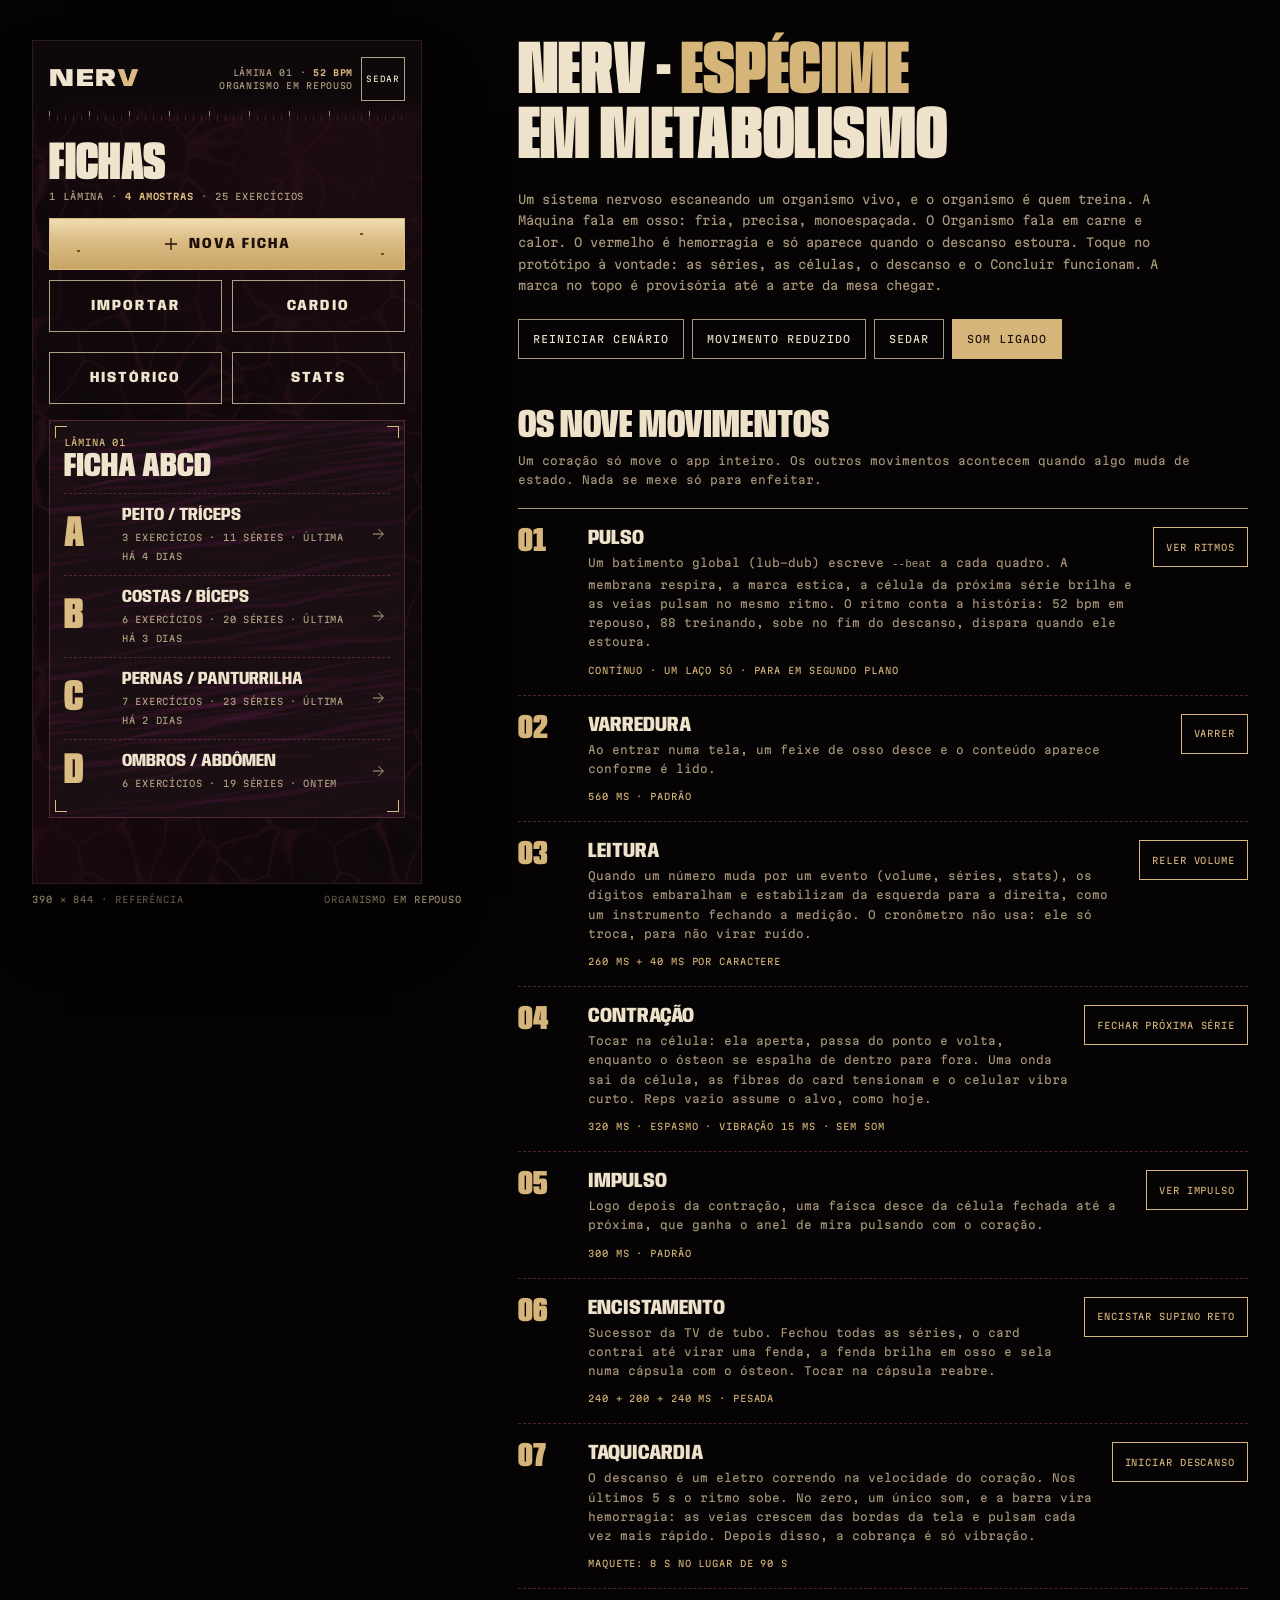
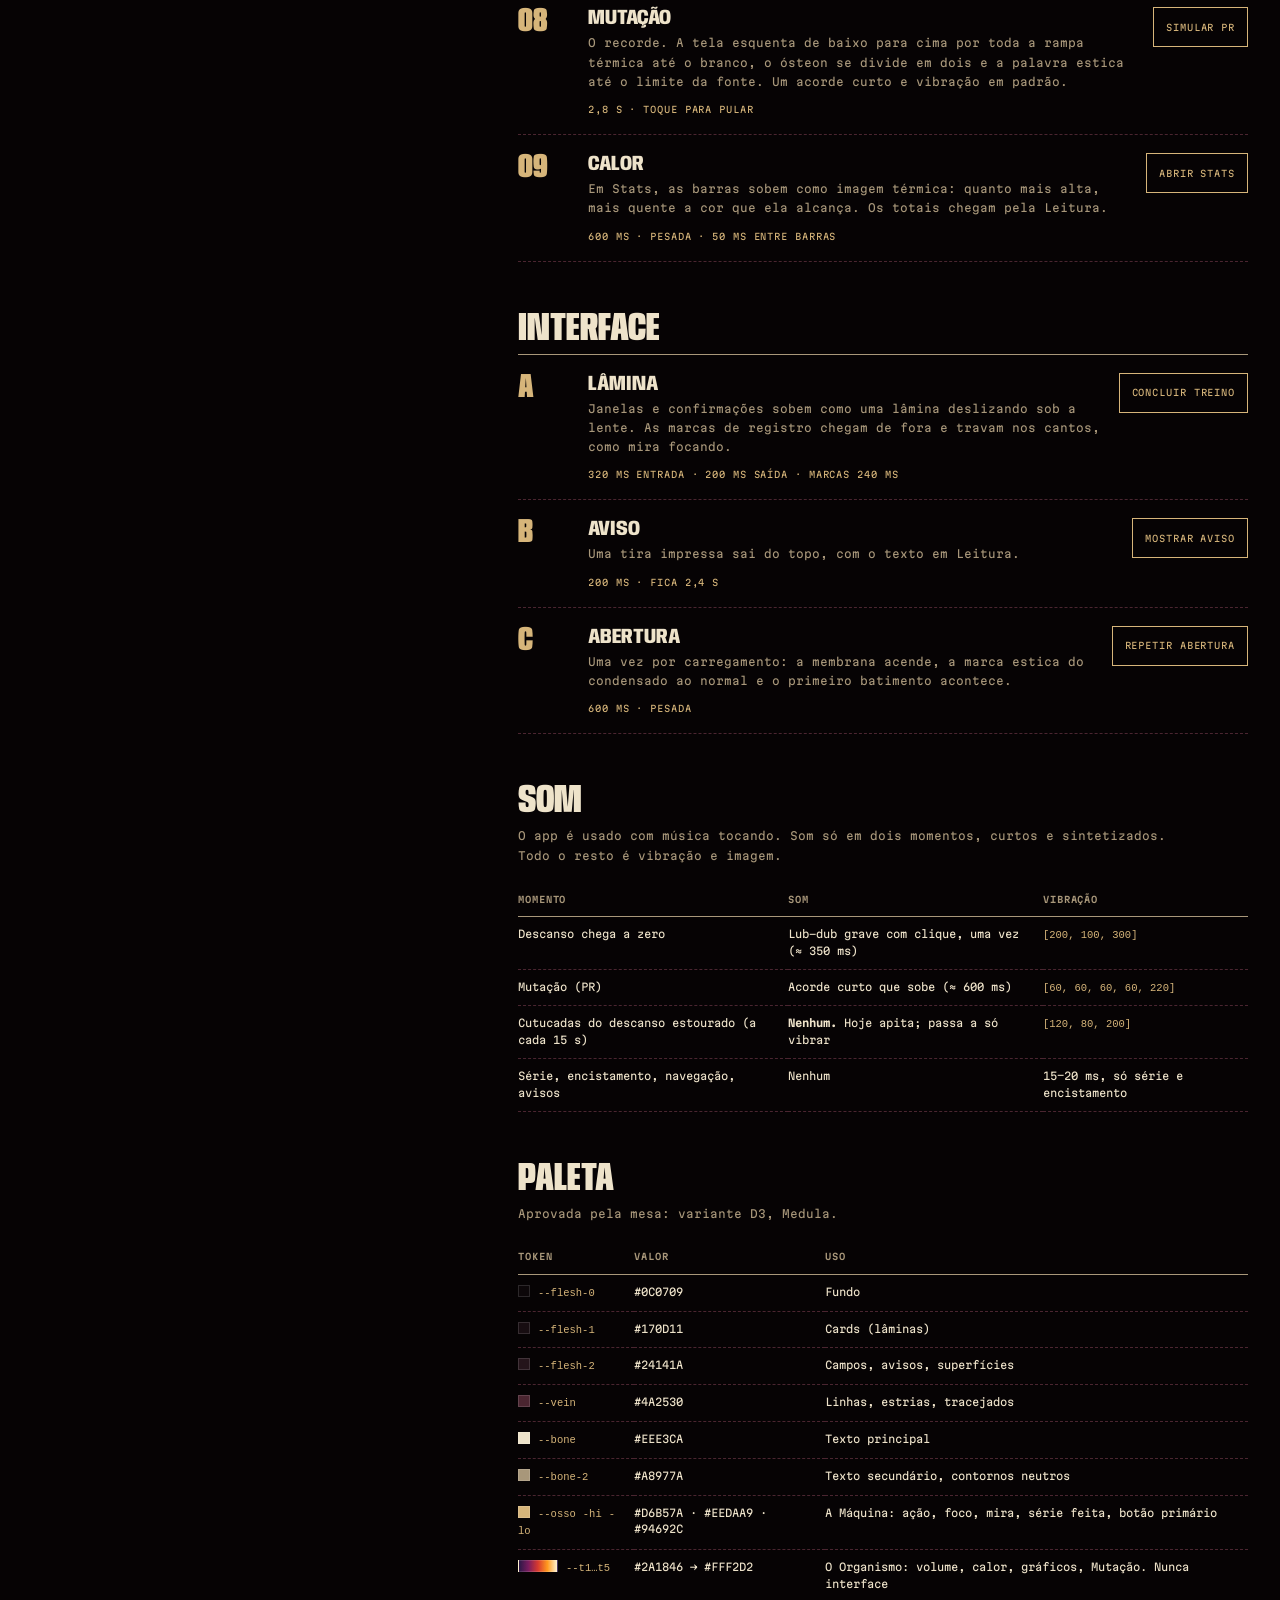
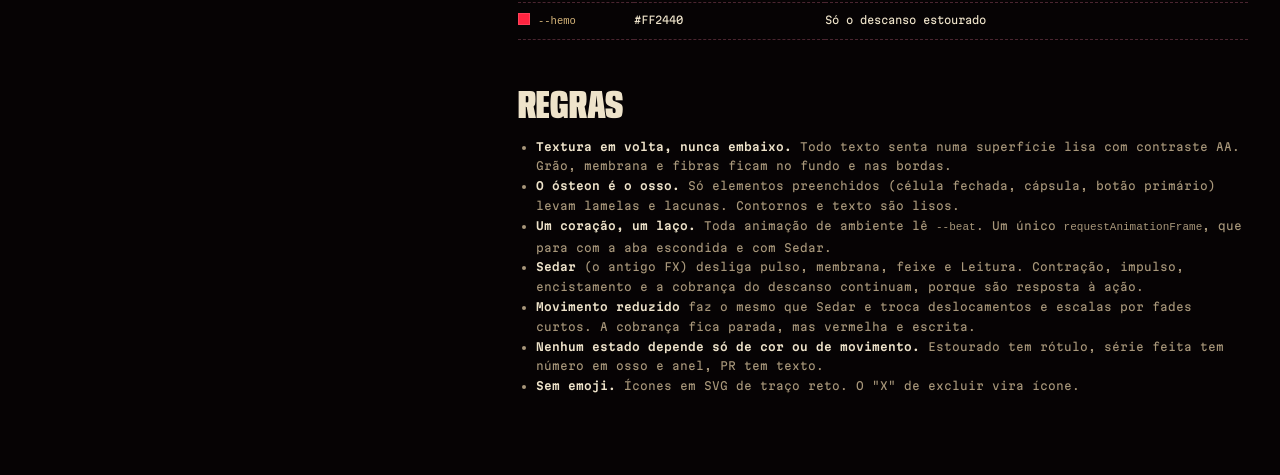
==== commit 3625507f: "Passada orgânica na maquete do redesign Ósteon com contorno deformado, lamelas interrompidas e lacun" ====
--- a/docs/redesign/maquete.html
+++ b/docs/redesign/maquete.html
@@ -85,11 +85,11 @@
 .membrane { position: absolute; inset: -30px; z-index: 0; pointer-events: none;
   opacity: calc(.42 + var(--beat) * .22); transform: scale(calc(1 + var(--beat) * .012));
   background:
-    radial-gradient(closest-side, transparent 66%, #3c1a25 84%, transparent 100%) 0 0 / 88px 76px,
-    radial-gradient(closest-side, transparent 64%, #2d121b 82%, transparent 100%) 44px 38px / 88px 76px,
+    var(--tex-membrane, none) 0 0 / 256px 256px,
     radial-gradient(120% 70% at 75% 15%, #2c0f19 0, transparent 60%),
     radial-gradient(90% 60% at 10% 95%, #24080f 0, transparent 70%);
 }
+/* Membrana e fibras são texturas geradas uma vez no carregamento. No app: WebP pré-gerado. */
 /* Grão de tecido. No app: um PNG pequeno em repetição, não um filtro. */
 .grain { position: absolute; inset: 0; z-index: 50; pointer-events: none; opacity: .2; mix-blend-mode: overlay; }
 
@@ -133,8 +133,8 @@
 
 /* Lâmina (card) */
 .slide { position: relative; background: var(--flesh-1); border: 1px solid var(--vein); padding: 16px 14px 14px; margin-bottom: 12px; overflow: hidden; }
-.fib { position: absolute; inset: -10px; pointer-events: none; opacity: .55;
-  background: repeating-linear-gradient(-8deg, transparent 0 5px, rgb(122 28 94 / .14) 5px 6px, transparent 6px 11px); }
+.fib { position: absolute; inset: -40px; pointer-events: none; opacity: .8; rotate: -7deg;
+  background: var(--tex-fiber, none) 0 0 / 512px 256px; }
 .slide > :not(.fib):not(.reg) { position: relative; }
 .reg { position: absolute; width: 12px; height: 12px; border: 0 solid var(--osso); pointer-events: none; z-index: 2; }
 .reg.a { top: 5px; left: 5px; border-top-width: 1.5px; border-left-width: 1.5px; }
@@ -412,7 +412,7 @@
       <div class="mut" id="mut" role="dialog" aria-label="Recorde quebrado">
         <div class="heat" id="mut-heat"></div>
         <div class="core">
-          <svg class="div" viewBox="0 0 220 120" aria-hidden="true"><g filter="url(#goo)"><circle id="c1" cx="110" cy="60" r="34" fill="url(#osG)"/><circle id="c2" cx="110" cy="60" r="34" fill="url(#osG)"/></g><g id="n1" opacity=".8"><circle cx="110" cy="60" r="20" fill="none" stroke="#7a5420" stroke-width="1.5"/><circle cx="110" cy="60" r="12" fill="none" stroke="#7a5420" stroke-width="1.5"/><circle cx="110" cy="60" r="5" fill="#1c0f08"/></g><g id="n2" opacity=".8"><circle cx="110" cy="60" r="20" fill="none" stroke="#7a5420" stroke-width="1.5"/><circle cx="110" cy="60" r="12" fill="none" stroke="#7a5420" stroke-width="1.5"/><circle cx="110" cy="60" r="5" fill="#1c0f08"/></g></svg>
+          <svg class="div" viewBox="0 0 220 120" aria-hidden="true"><g filter="url(#goo)"><path id="c1" fill="url(#osG)"/><path id="c2" fill="url(#osG)"/></g><g id="n1" opacity=".8"></g><g id="n2" opacity=".8"></g></svg>
           <div class="word" id="mut-word">Mutação</div>
           <div class="sub" id="mut-sub">2 recordes quebrados</div>
           <div class="list" id="mut-list"></div>
@@ -521,30 +521,125 @@
   const pad = n => String(n).padStart(2, '0');
   const mmss = s => pad(Math.floor(s / 60)) + ':' + pad(s % 60);
 
-  // ===== ósteon: corte de osso compacto, gerado uma vez com semente =====
+  // ===== forma orgânica: nada sai em círculo perfeito =====
   function rng(seed) { return () => (seed = (seed * 16807) % 2147483647) / 2147483647; }
+  // Curva suave (Catmull-Rom → Bézier) por uma lista de pontos.
+  function smooth(pts, closed) {
+    const n = pts.length, P = i => closed ? pts[(i + n) % n] : pts[Math.max(0, Math.min(n - 1, i))];
+    const f = v => v.toFixed(1);
+    let d = 'M' + f(pts[0][0]) + ' ' + f(pts[0][1]);
+    for (let i = 0; i < (closed ? n : n - 1); i++) {
+      const p0 = P(i - 1), p1 = P(i), p2 = P(i + 1), p3 = P(i + 2);
+      d += 'C' + f(p1[0] + (p2[0] - p0[0]) / 6) + ' ' + f(p1[1] + (p2[1] - p0[1]) / 6) + ' ' +
+        f(p2[0] - (p3[0] - p1[0]) / 6) + ' ' + f(p2[1] - (p3[1] - p1[1]) / 6) + ' ' + f(p2[0]) + ' ' + f(p2[1]);
+    }
+    return d + (closed ? 'Z' : '');
+  }
+  // Deformação compartilhada: as lamelas seguem o mesmo contorno torto, como no osso real.
+  function shape(r) {
+    const e = .06 + r() * .08, ph = r() * 6.28, h = [3, 4, 5].map(k => [k, (r() - .5) * .07 / (k - 2), r() * 6.28]);
+    return a => 1 + e * Math.cos(2 * (a - ph)) + h.reduce((t, [k, m, p]) => t + m * Math.sin(k * a + p), 0);
+  }
+  function ring(cx, cy, R, f, jit, r, from = 0, to = Math.PI * 2, n = 22) {
+    const closed = to - from >= Math.PI * 2 - 1e-6, pts = [], ph = r() * 6.28, k = 5 + Math.floor(r() * 4);
+    for (let i = 0; i < (closed ? n : n + 1); i++) {
+      const a = from + (to - from) * i / n, rr = R * f(a) + jit * Math.sin(k * a + ph) + (r() - .5) * jit * .6;
+      pts.push([cx + Math.cos(a) * rr, cy + Math.sin(a) * rr]);
+    }
+    return smooth(pts, closed);
+  }
+  // Ósteon: corte de osso compacto, gerado uma vez com semente.
+  function osteonBody(seed, cx = 50, cy = 50, S = 1) {
+    const r = rng(seed), f = shape(r); let out = '';
+    // Lamelas: anéis interrompidos, espessura e tom alternando (claro/escuro, como na luz polarizada).
+    const radii = [43, 37.5, 32, 27, 22.5, 18, 14].map(v => (v + (r() - .5) * 2.2) * S);
+    radii.forEach((R, i) => {
+      const gaps = r() < .75 ? 1 + (r() < .4) : 0; let start = r() * 6.28;
+      const segs = gaps ? Array.from({ length: gaps }, (_, g) => { const len = 6.28 / gaps - (.25 + r() * .5); const sg = [start, start + len]; start += 6.28 / gaps; return sg; }) : [[0, 6.28318]];
+      const light = i % 2, w = (light ? .5 + r() * .5 : .9 + r() * .9) * S;
+      for (const [s0, s1] of segs) out += '<path d="' + ring(cx, cy, R, f, .7 * S, r, s0, s1) + '" fill="none" stroke="' + (light ? '#F6E8C4' : '#7a5420') + '" stroke-opacity="' + (light ? .35 + r() * .2 : .4 + r() * .3).toFixed(2) + '" stroke-width="' + w.toFixed(2) + '" stroke-linecap="round"/>';
+    });
+    // Lacunas entre as lamelas, de tamanhos variados, com canalículos ondulados saindo para os lados.
+    const nL = 10 + Math.floor(r() * 6);
+    for (let i = 0; i < nL; i++) {
+      const k = Math.floor(r() * (radii.length - 1)), a = r() * 6.28, R = (radii[k] + radii[k + 1]) / 2 * f(a);
+      const x = cx + Math.cos(a) * R, y = cy + Math.sin(a) * R, rot = a * 180 / Math.PI + 90 + (r() - .5) * 20;
+      const L = (1.8 + r() * 2) * S, W = (.8 + r() * .7) * S, lf = () => [1, 1, 1, 1, 1, 1, 1, 1].map(() => .8 + r() * .4);
+      const j = lf(), lac = [];
+      for (let q = 0; q < 8; q++) { const t = q / 8 * 6.28; lac.push([Math.cos(t) * L * j[q], Math.sin(t) * W * j[q]]); }
+      let can = '';
+      const nc = 6 + Math.floor(r() * 6);
+      for (let q = 0; q < nc; q++) {
+        const sx = (r() - .5) * L * 1.4, side = r() < .5 ? -1 : 1, len = (1.8 + r() * 3) * S, bend = (r() - .5) * 2.2 * S;
+        can += 'M' + sx.toFixed(1) + ' ' + (side * W * .8).toFixed(1) + 'q' + bend.toFixed(1) + ' ' + (side * len / 2).toFixed(1) + ' ' + ((r() - .5) * 2 * S).toFixed(1) + ' ' + (side * len).toFixed(1);
+      }
+      out += '<g transform="translate(' + x.toFixed(1) + ' ' + y.toFixed(1) + ') rotate(' + rot.toFixed(0) + ')">' +
+        '<path d="' + can + '" fill="none" stroke="#5c3d14" stroke-opacity=".32" stroke-width="' + (.3 * S).toFixed(2) + '"/>' +
+        '<path d="' + smooth(lac, true) + '" fill="#3b2410"/></g>';
+    }
+    // Canal de Havers: torto, escuro, com o vaso dentro.
+    const canal = ring(cx, cy, (7.5 + r() * 2.5) * S, f, .45 * S, r);
+    out += '<path d="' + canal + '" fill="#1c0f08" stroke="#5c3d14" stroke-width="' + (1.6 * S).toFixed(2) + '"/>';
+    out += '<path d="' + ring(cx + (r() - .5) * 2 * S, cy + (r() - .5) * 2 * S, 3 * S, f, .2 * S, r) + '" fill="#4A1520" opacity=".85"/>';
+    return { out, f, r };
+  }
   function osteon(seed) {
-    const r = rng(seed); let out = '<circle cx="50" cy="50" r="48" fill="url(#osG)"/>';
-    for (const R of [42, 34, 26, 18]) {
-      let d = ''; const n = 28;
-      for (let i = 0; i <= n; i++) {
-        const a = i / n * Math.PI * 2, rr = R + (r() - .5) * 2.4;
-        d += (i ? 'L' : 'M') + (50 + Math.cos(a) * rr).toFixed(1) + ' ' + (50 + Math.sin(a) * rr).toFixed(1);
+    const { out, f, r } = osteonBody(seed);
+    const edge = ring(50, 50, 47.5, f, 1, r, 0, Math.PI * 2, 26);
+    return '<svg viewBox="0 0 100 100" aria-hidden="true">' +
+      '<path d="' + edge + '" fill="url(#osG)"/>' + out +
+      '<path d="' + edge + '" fill="none" stroke="#94692C" stroke-width="2.2"/></svg>';
+  }
+  // Membrana: células irregulares de tamanhos diferentes (Voronoi em toro, repete sem emenda).
+  function membraneTex(seed, N = 256) {
+    const r = rng(seed), pts = [];
+    for (let i = 0; i < 30; i++) pts.push([r() * N, r() * N, .6 + r() * .4, r() < .35]);
+    const c = document.createElement('canvas'); c.width = c.height = N;
+    const g = c.getContext('2d'), im = g.createImageData(N, N), D = im.data;
+    const wob = (x, y) => Math.sin(x * .07 + Math.sin(y * .05) * 2) * 2.2 + Math.sin(y * .09 + Math.sin(x * .04) * 2) * 2.2;
+    for (let y = 0; y < N; y++) for (let x = 0; x < N; x++) {
+      const qx = x + wob(x, y), qy = y + wob(y + 40, x + 13);
+      let d1 = 1e9, d2 = 1e9, i1 = 0;
+      for (let i = 0; i < pts.length; i++) {
+        let dx = Math.abs(qx - pts[i][0]), dy = Math.abs(qy - pts[i][1]); dx = Math.min(dx, N - dx); dy = Math.min(dy, N - dy);
+        const d = Math.sqrt(dx * dx + dy * dy);
+        if (d < d1) { d2 = d1; d1 = d; i1 = i; } else if (d < d2) d2 = d;
       }
-      out += '<path d="' + d + 'Z" fill="none" stroke="#7a5420" stroke-opacity=".55" stroke-width="1.6"/>';
+      const P = pts[i1], wall = Math.max(0, 1 - (d2 - d1) / (3.2 + 1.5 * Math.sin(x * .05 + y * .03)));
+      const nuc = P[3] ? Math.max(0, 1 - d1 / 7) * .6 : 0, body = Math.min(1, d1 / 30) * .35;
+      const o = (y * N + x) * 4, k = wall * P[2];
+      D[o] = 60; D[o + 1] = 22 + nuc * 10; D[o + 2] = 34;
+      D[o + 3] = Math.round(255 * Math.min(1, k * .95 + body * .5 + nuc * .7));
     }
-    for (let i = 0; i < 11; i++) {
-      const R = [38, 30, 22][i % 3] + (r() - .5) * 2, a = r() * Math.PI * 2;
-      const x = 50 + Math.cos(a) * R, y = 50 + Math.sin(a) * R, rot = a * 180 / Math.PI + 90;
-      out += '<g transform="translate(' + x.toFixed(1) + ' ' + y.toFixed(1) + ') rotate(' + rot.toFixed(0) + ')">' +
-        '<path d="M-5 -2l-3 -3M5 -2l3 -3M-4 2l-3 3M4 2l3 3M0 -2v-4M0 2v4" stroke="#5c3d14" stroke-opacity=".55" stroke-width=".7"/>' +
-        '<ellipse rx="4" ry="1.9" fill="#3b2410"/></g>';
+    g.putImageData(im, 0, 0); return c.toDataURL();
+  }
+  // Fibras: feixes ondulados de espessura variável (repete nos dois eixos).
+  function fiberTex(seed, W = 512, H = 256) {
+    const r = rng(seed), c = document.createElement('canvas'); c.width = W; c.height = H;
+    const g = c.getContext('2d'), T = Math.PI * 2;
+    for (let i = 0; i < 46; i++) {
+      const y0 = r() * H, th = .6 + r() * 2.6, al = .05 + r() * .17, ks = [1 + Math.floor(r() * 3), 3 + Math.floor(r() * 4)], ph = [r() * T, r() * T, r() * T];
+      const amp = [1.5 + r() * 3.5, .5 + r() * 1.5], col = r() < .75 ? '122,28,94' : '74,37,48';
+      const yA = x => y0 + amp[0] * Math.sin(ks[0] * T * x / W + ph[0]) + amp[1] * Math.sin(ks[1] * T * x / W + ph[1]);
+      const hA = x => th * (.55 + .45 * Math.sin(2 * T * x / W + ph[2]));
+      g.fillStyle = `rgba(${col},${al.toFixed(3)})`;
+      for (const off of [-H, 0, H]) {
+        g.beginPath();
+        for (let x = 0; x <= W; x += 4) g.lineTo(x, yA(x) + off - hA(x));
+        for (let x = W; x >= 0; x -= 4) g.lineTo(x, yA(x) + off + hA(x));
+        g.fill();
+      }
     }
-    out += '<circle cx="50" cy="50" r="8.5" fill="#1c0f08"/><circle cx="50" cy="50" r="8.5" fill="none" stroke="#5c3d14" stroke-width="2"/>';
-    out += '<circle cx="50" cy="50" r="47" fill="none" stroke="#94692C" stroke-width="2.5"/>';
-    return '<svg viewBox="0 0 100 100" aria-hidden="true">' + out + '</svg>';
-  }
+    return c.toDataURL();
+  }
+  root.style.setProperty('--tex-membrane', `url(${membraneTex(11)})`);
+  root.style.setProperty('--tex-fiber', `url(${fiberTex(5)})`);
+
   const OS = [osteon(7), osteon(19), osteon(41), osteon(83)];
+  [['#n1', '#c1', 23], ['#n2', '#c2', 57]].forEach(([n, c, seed]) => {
+    const { out, f, r } = osteonBody(seed, 110, 60, .66);
+    $(n).innerHTML = out; $(c).setAttribute('d', ring(110, 60, 34, f, .8, r, 0, Math.PI * 2, 26));
+  });
 
   // ===== cenário =====
   const SEED = () => ([
@@ -795,25 +890,38 @@
     restEl.classList.remove('up');
     setRhythm(currentView === 'treino' ? 88 : 52, currentView === 'treino' ? 'Sessão em leitura' : 'Organismo em repouso');
   }
-  // Veias: galhos que crescem das bordas inferiores.
+  // Veias: crescem das bordas inferiores, curvas, afinando e se dividindo em Y.
+  // Cada galho é cortado em trechos curtos de espessura decrescente; o crescimento acende trecho a trecho.
   function clearVeins() { $('#vein-svg').innerHTML = ''; }
   function growVeins() {
-    const r = rng(Date.now() % 100000 + 1), svg = $('#vein-svg'); let paths = '';
-    function branch(x, y, ang, len, w, depth) {
-      if (depth > 5 || len < 8) return;
-      let d = 'M' + x.toFixed(1) + ' ' + y.toFixed(1), cx = x, cy = y, a = ang;
-      const steps = 6;
-      for (let k = 0; k < steps; k++) { a += (r() - .5) * .5; cx += Math.cos(a) * len / steps; cy += Math.sin(a) * len / steps; d += ' L' + cx.toFixed(1) + ' ' + cy.toFixed(1); }
-      paths += `<path d="${d}" fill="none" stroke="#FF2440" stroke-opacity="${(.35 + .5 * w / 4).toFixed(2)}" stroke-width="${w.toFixed(2)}" stroke-linecap="round" pathLength="1" stroke-dasharray="1" stroke-dashoffset="1" style="--d:${depth}"/>`;
-      const n = r() < .6 ? 2 : 1;
-      for (let k = 0; k < n; k++) branch(cx, cy, a + (r() - .5) * 1.4, len * (.55 + r() * .25), w * .62, depth + 1);
+    const r = rng(Date.now() % 100000 + 1), svg = $('#vein-svg'), segs = [];
+    function branch(x, y, ang, len, w0, depth, t0) {
+      if (depth > 6 || len < 7 || w0 < .3) return;
+      const n = 9, pts = [[x, y]], w1 = w0 * (.62 + r() * .12);
+      let a = ang, turn = (r() - .5) * .3;
+      for (let k = 1; k <= n; k++) { turn += (r() - .5) * .22; turn *= .8; a += turn; x += Math.cos(a) * len / n; y += Math.sin(a) * len / n; pts.push([x, y]); }
+      const per = 34 + depth * 8;
+      for (let k = 0; k < n; k++) {
+        const m0 = k ? [(pts[k - 1][0] + pts[k][0]) / 2, (pts[k - 1][1] + pts[k][1]) / 2] : pts[0];
+        const m1 = [(pts[k][0] + pts[k + 1][0]) / 2, (pts[k][1] + pts[k + 1][1]) / 2];
+        const d = 'M' + m0[0].toFixed(1) + ' ' + m0[1].toFixed(1) + 'Q' + pts[k][0].toFixed(1) + ' ' + pts[k][1].toFixed(1) + ' ' + m1[0].toFixed(1) + ' ' + m1[1].toFixed(1);
+        segs.push({ d, w: w0 + (w1 - w0) * k / n, t: t0 + k * per, dur: per + 20 });
+      }
+      // Ramo lateral fino, de vez em quando, no meio do caminho.
+      if (r() < .45 && depth < 4) { const k = 3 + Math.floor(r() * 4), s = r() < .5 ? -1 : 1; branch(pts[k][0], pts[k][1], a + s * (.9 + r() * .5), len * .4, (w0 + (w1 - w0) * k / n) * .45, depth + 2, t0 + k * per); }
+      // Bifurcação em Y, assimétrica: o galho dominante segue mais grosso e mais reto.
+      const tEnd = t0 + n * per, s = r() < .5 ? -1 : 1, spread = .45 + r() * .35;
+      branch(x, y, a + s * spread * .55, len * (.6 + r() * .12), w1 * .86, depth + 1, tEnd);
+      branch(x, y, a - s * spread * 1.2, len * (.42 + r() * .14), w1 * .66, depth + 1, tEnd);
     }
-    for (const [x, y, a] of [[0, 844, -1.2], [0, 700, -.4], [390, 844, -1.95], [390, 660, -2.7], [120, 844, -1.5], [280, 844, -1.7]]) branch(x, y, a, 120 + r() * 60, 3.2, 0);
-    svg.innerHTML = paths;
+    for (const [x, y, a, L] of [[-4, 850, -.9, 95], [-4, 720, -.25, 70], [-4, 560, -.1, 45], [394, 850, -2.25, 95], [394, 690, -2.9, 70], [394, 520, -3.05, 45], [140, 850, -1.45, 60], [250, 850, -1.7, 60]]) branch(x, y, a + (r() - .5) * .2, L * (.8 + r() * .4), (L > 60 ? 4.8 : 3.4) + r() * .8, 0, r() * 120);
+    // Três passadas: halo escuro (tecido em volta), o vaso e o brilho úmido no dorso.
+    const layer = (stroke, op, wf, min) => segs.filter(g => g.w >= min).map(g =>
+      `<path d="${g.d}" fill="none" stroke="${stroke}" stroke-opacity="${op}" stroke-width="${(g.w * wf).toFixed(2)}" stroke-linecap="round" pathLength="1" stroke-dasharray="1" stroke-dashoffset="1" data-t="${g.t}" data-u="${g.dur}"/>`).join('');
+    svg.innerHTML = layer('#5a0612', .45, 2.2, 0) + layer('#FF2440', .8, 1, 0) + layer('#FFB3BC', .35, .22, 1.4);
     $$('path', svg).forEach(p => {
-      const d = +p.style.getPropertyValue('--d');
       if (reduced()) { p.style.strokeDashoffset = 0; return; }
-      p.animate([{ strokeDashoffset: 1 }, { strokeDashoffset: 0 }], { duration: 500, delay: d * 220, easing: 'cubic-bezier(.2,0,0,1)', fill: 'forwards' });
+      p.animate([{ strokeDashoffset: 1 }, { strokeDashoffset: 0 }], { duration: +p.dataset.u, delay: +p.dataset.t, easing: 'linear', fill: 'forwards' });
     });
   }
   $('#r-add').onclick = () => {
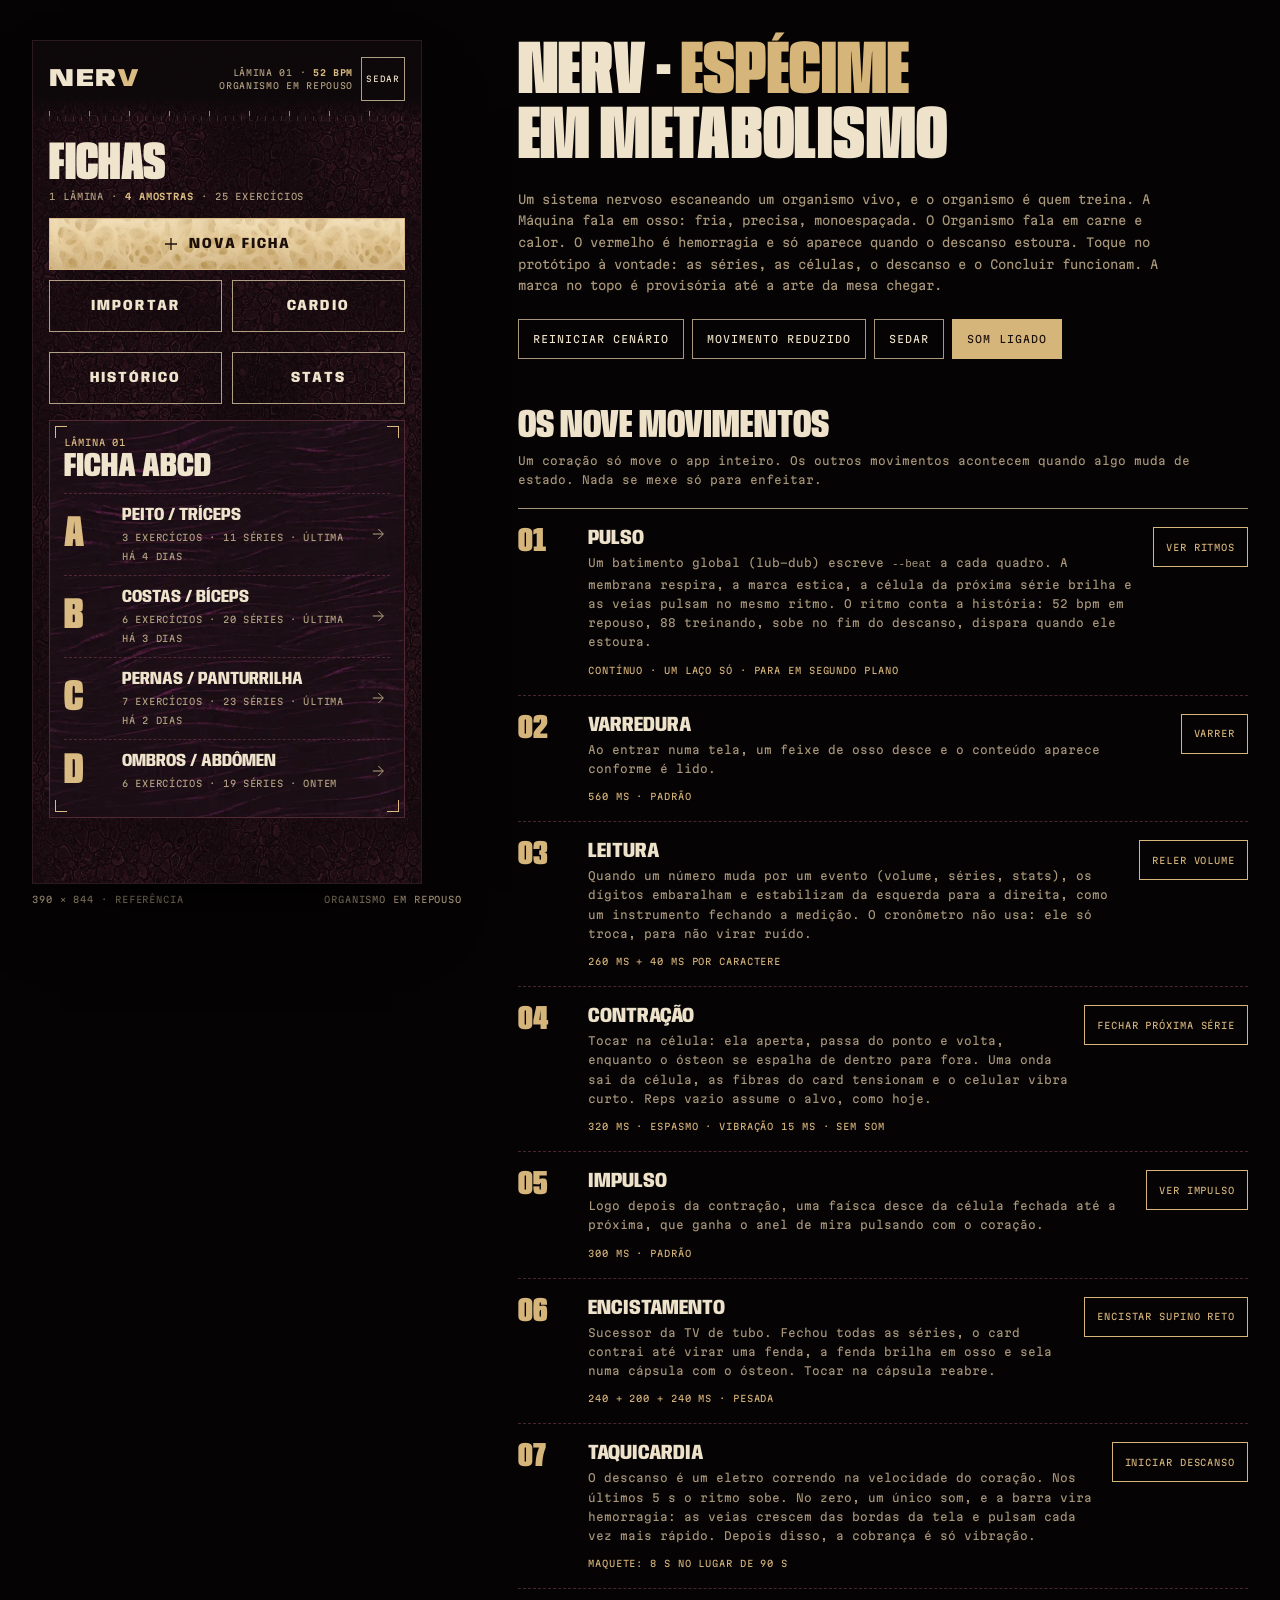
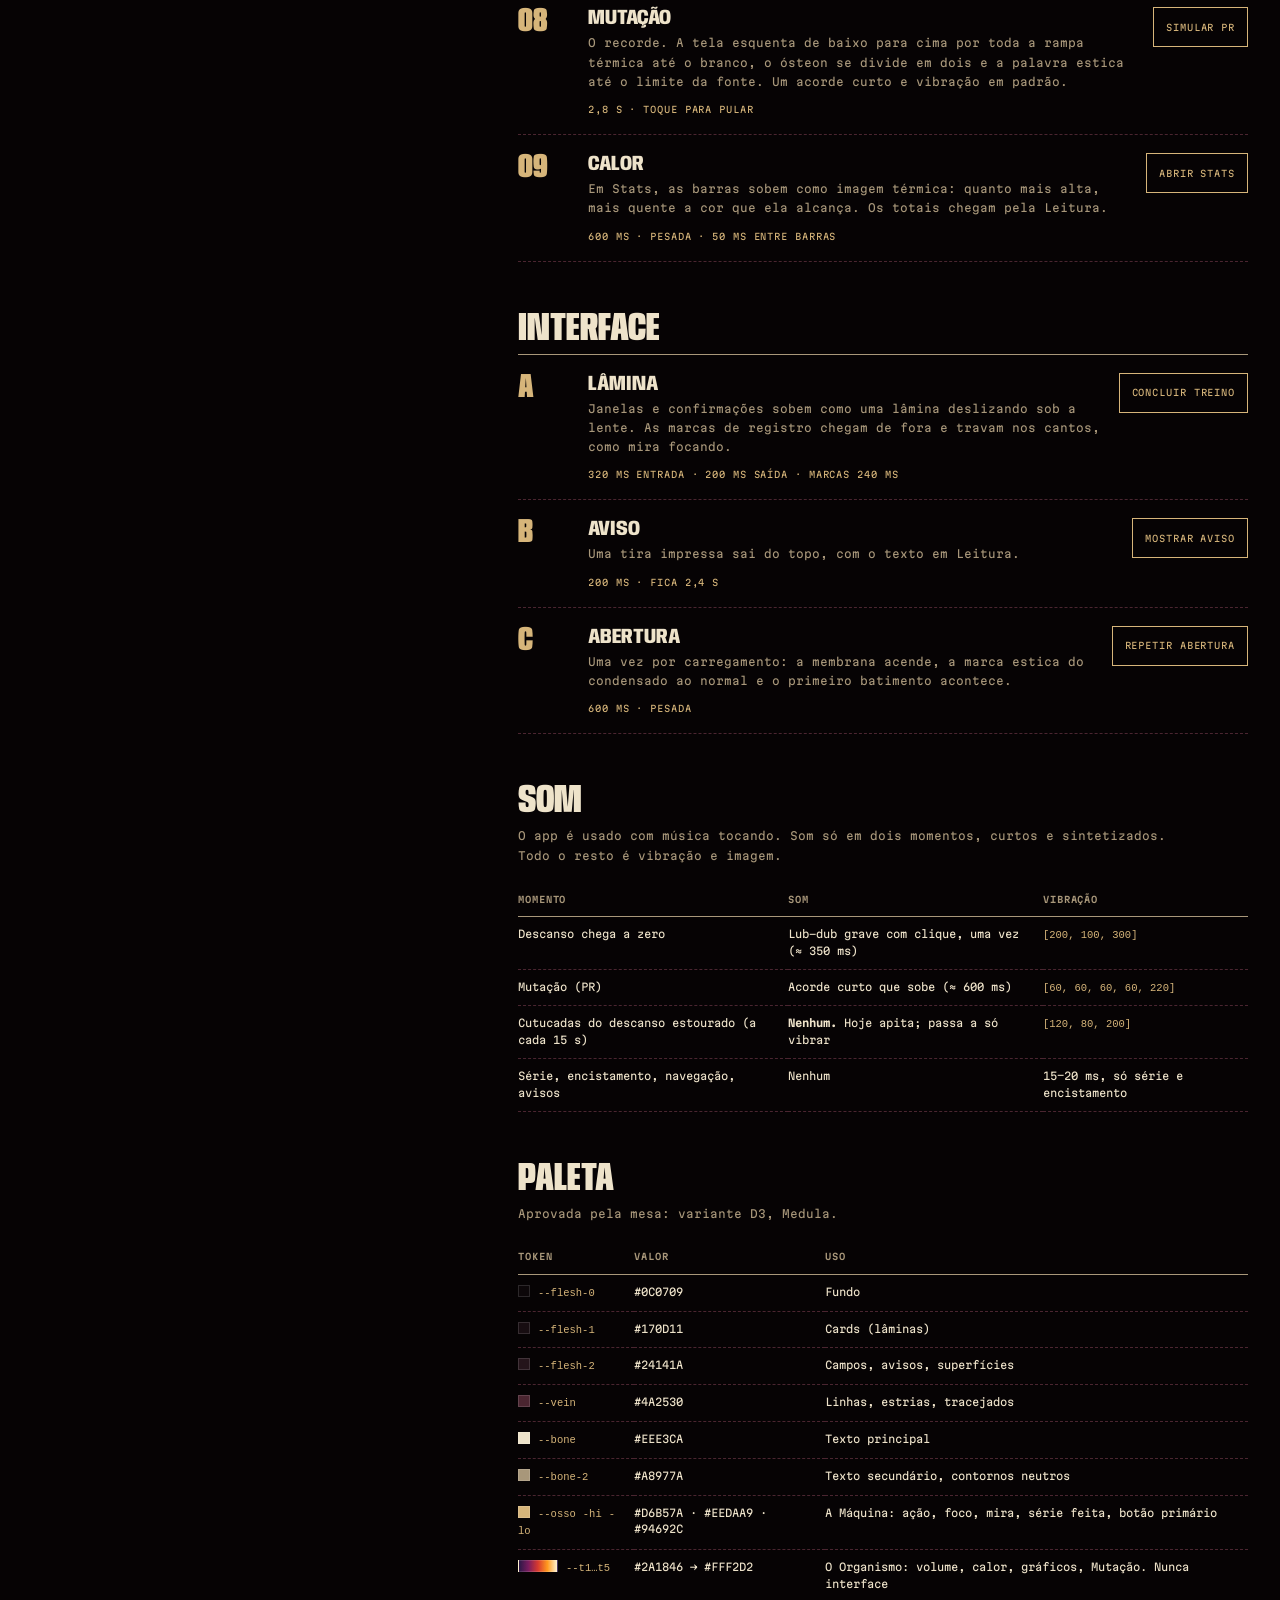
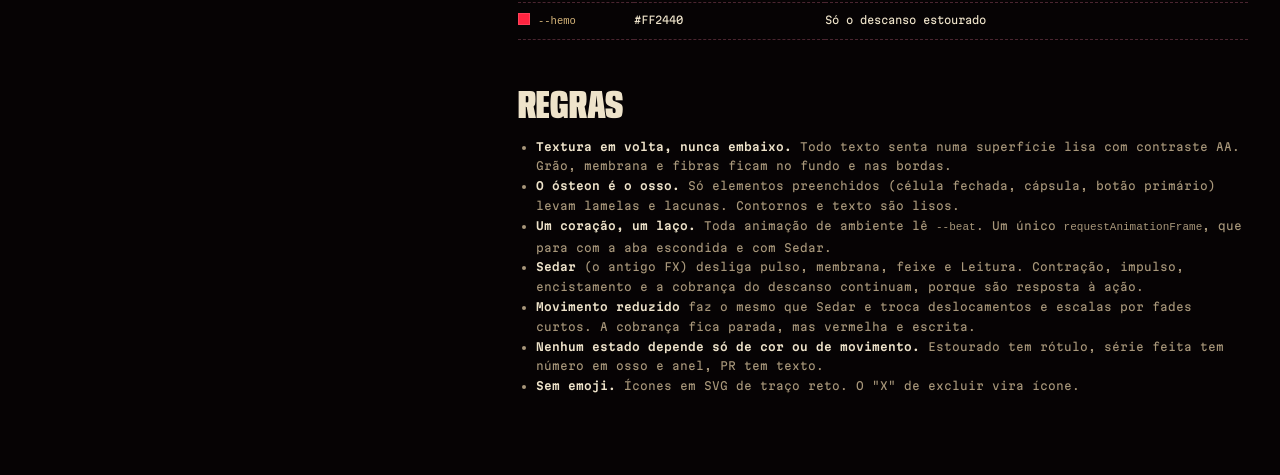
==== commit 3bcb2742: "Aplica as texturas do Gemini na maquete do redesign Ósteon, membrana, fibra, veias e osso esponjoso " ====
--- a/docs/redesign/maquete.html
+++ b/docs/redesign/maquete.html
@@ -83,13 +83,13 @@
 
 /* Membrana celular: o fundo vivo. Respira com --beat. */
 .membrane { position: absolute; inset: -30px; z-index: 0; pointer-events: none;
-  opacity: calc(.42 + var(--beat) * .22); transform: scale(calc(1 + var(--beat) * .012));
+  opacity: calc(.62 + var(--beat) * .3); transform: scale(calc(1 + var(--beat) * .012));
   background:
-    var(--tex-membrane, none) 0 0 / 256px 256px,
+    var(--tex-membrana) 0 0 / 256px 256px,
     radial-gradient(120% 70% at 75% 15%, #2c0f19 0, transparent 60%),
     radial-gradient(90% 60% at 10% 95%, #24080f 0, transparent 70%);
 }
-/* Membrana e fibras são texturas geradas uma vez no carregamento. No app: WebP pré-gerado. */
+/* Texturas: imagens do Gemini tratadas por texturas/processar.py (bloco "texturas" no fim do <head>). */
 /* Grão de tecido. No app: um PNG pequeno em repetição, não um filtro. */
 .grain { position: absolute; inset: 0; z-index: 50; pointer-events: none; opacity: .2; mix-blend-mode: overlay; }
 
@@ -125,16 +125,16 @@
   border: 1px solid var(--bone-2); position: relative; overflow: hidden; user-select: none; }
 .btn svg { width: 16px; height: 16px; flex-shrink: 0; }
 .btn.primary { background: var(--osso); color: var(--on-osso); border-color: var(--osso);
-  background-image: radial-gradient(ellipse 2px 1.2px at 88% 30%, #6d4a1c 95%, transparent), radial-gradient(ellipse 1.6px 1px at 94% 70%, #6d4a1c 95%, transparent),
-                    radial-gradient(ellipse 2px 1.2px at 8% 64%, #6d4a1c 95%, transparent), linear-gradient(180deg, var(--osso-hi), var(--osso) 45%, #c39d5e); }
+  background-image: linear-gradient(180deg, rgb(255 246 222 / .3), transparent 45%, rgb(120 80 30 / .22)), var(--tex-osso);
+  background-size: 100% 100%, 230px auto; }
 .btn.ghost { border-style: dashed; color: var(--bone-2); }
 .btn:active { transform: translateY(1px); }
 .grid2 { display: grid; grid-template-columns: 1fr 1fr; gap: 10px; }
 
 /* Lâmina (card) */
 .slide { position: relative; background: var(--flesh-1); border: 1px solid var(--vein); padding: 16px 14px 14px; margin-bottom: 12px; overflow: hidden; }
-.fib { position: absolute; inset: -40px; pointer-events: none; opacity: .8; rotate: -7deg;
-  background: var(--tex-fiber, none) 0 0 / 512px 256px; }
+.fib { position: absolute; inset: -40px; pointer-events: none; opacity: .9; rotate: -7deg;
+  background: var(--tex-fibra) 0 0 / 344px 384px; }
 .slide > :not(.fib):not(.reg) { position: relative; }
 .reg { position: absolute; width: 12px; height: 12px; border: 0 solid var(--osso); pointer-events: none; z-index: 2; }
 .reg.a { top: 5px; left: 5px; border-top-width: 1.5px; border-left-width: 1.5px; }
@@ -248,6 +248,15 @@
 .veins.on { opacity: calc(.35 + var(--beat) * .65); transition: none; }
 .veins .wash { position: absolute; inset: 0; background: radial-gradient(140% 50% at 50% 110%, rgb(255 36 64 / .45), transparent 55%), radial-gradient(50% 100% at -10% 70%, rgb(255 36 64 / .22), transparent 60%), radial-gradient(50% 100% at 110% 70%, rgb(255 36 64 / .22), transparent 60%); }
 .veins svg { position: absolute; inset: 0; width: 100%; height: 100%; }
+@property --veil { syntax: '<percentage>'; inherits: false; initial-value: 110%; }
+.veins .vimg { position: absolute; inset: 0; background: var(--tex-veias) center / 100% 100%; mix-blend-mode: screen; opacity: .9;
+  -webkit-mask-image: radial-gradient(ellipse 80% 70% at 50% 40%, transparent var(--veil), #000 calc(var(--veil) + 30%));
+          mask-image: radial-gradient(ellipse 80% 70% at 50% 40%, transparent var(--veil), #000 calc(var(--veil) + 30%)); }
+.veins.on .vimg { animation: veil 2200ms var(--heavy) forwards; }
+body.rm .veins.on .vimg { animation: none; --veil: 42%; }
+@media (prefers-reduced-motion: reduce) { .veins.on .vimg { animation: none; --veil: 42%; } }
+/* Para em 42%: as veias tomam as bordas e o centro, onde está o texto, fica limpo. */
+@keyframes veil { to { --veil: 42%; } }
 
 /* Mutação (08) */
 .mut { position: absolute; inset: 0; z-index: 60; display: none; place-items: center; overflow: hidden; background: var(--flesh-0); text-align: center; }
@@ -291,10 +300,19 @@
   .move .play { grid-column: 2; justify-self: start; }
 }
 </style>
+<!-- texturas:inicio -->
+<style>:root {
+  --tex-membrana: url([data-uri]);
+  --tex-fibra: url([data-uri]);
+  --tex-veias: url([data-uri]);
+  --tex-osso: url([data-uri]);
+}</style>
+<svg width="0" height="0" style="position:absolute" aria-hidden="true"><symbol id="os-img" viewBox="0 0 100 100"><image href="[data-uri]" width="100" height="100"/></symbol></svg>
+<!-- texturas:fim -->
 </head>
 <body>
 
-<svg width="0" height="0" style="position:absolute" aria-hidden="true">
+<svg width="0" height="0" style="position:absolute" aria-hidden="true"><defs id="os-defs"></defs>
   <defs>
     <filter id="noise"><feTurbulence type="fractalNoise" baseFrequency=".9" numOctaves="3" stitchTiles="stitch"/><feColorMatrix values="0 0 0 0 1  0 0 0 0 .9  0 0 0 0 .8  0 0 0 .9 0"/></filter>
     <filter id="goo"><feGaussianBlur in="SourceGraphic" stdDeviation="7" result="b"/><feColorMatrix in="b" values="1 0 0 0 0  0 1 0 0 0  0 0 1 0 0  0 0 0 22 -9" result="g"/><feComposite in="SourceGraphic" in2="g" operator="atop"/></filter>
@@ -393,7 +411,7 @@
         </section>
       </div>
 
-      <div class="veins" id="veins" aria-hidden="true"><div class="wash"></div><svg id="vein-svg" viewBox="0 0 390 844" preserveAspectRatio="none"></svg></div>
+      <div class="veins" id="veins" aria-hidden="true"><div class="wash"></div><div class="vimg"></div><svg id="vein-svg" viewBox="0 0 390 844" preserveAspectRatio="none"></svg></div>
 
       <div class="rest" id="rest" role="timer" aria-live="polite">
         <div class="r1">
@@ -412,7 +430,7 @@
       <div class="mut" id="mut" role="dialog" aria-label="Recorde quebrado">
         <div class="heat" id="mut-heat"></div>
         <div class="core">
-          <svg class="div" viewBox="0 0 220 120" aria-hidden="true"><g filter="url(#goo)"><path id="c1" fill="url(#osG)"/><path id="c2" fill="url(#osG)"/></g><g id="n1" opacity=".8"></g><g id="n2" opacity=".8"></g></svg>
+          <svg class="div" viewBox="0 0 220 120" aria-hidden="true"><g filter="url(#goo)"><path id="c1" fill="url(#osG)"/><path id="c2" fill="url(#osG)"/></g><g id="n1"></g><g id="n2"></g></svg>
           <div class="word" id="mut-word">Mutação</div>
           <div class="sub" id="mut-sub">2 recordes quebrados</div>
           <div class="list" id="mut-list"></div>
@@ -548,97 +566,22 @@
     }
     return smooth(pts, closed);
   }
-  // Ósteon: corte de osso compacto, gerado uma vez com semente.
-  function osteonBody(seed, cx = 50, cy = 50, S = 1) {
-    const r = rng(seed), f = shape(r); let out = '';
-    // Lamelas: anéis interrompidos, espessura e tom alternando (claro/escuro, como na luz polarizada).
-    const radii = [43, 37.5, 32, 27, 22.5, 18, 14].map(v => (v + (r() - .5) * 2.2) * S);
-    radii.forEach((R, i) => {
-      const gaps = r() < .75 ? 1 + (r() < .4) : 0; let start = r() * 6.28;
-      const segs = gaps ? Array.from({ length: gaps }, (_, g) => { const len = 6.28 / gaps - (.25 + r() * .5); const sg = [start, start + len]; start += 6.28 / gaps; return sg; }) : [[0, 6.28318]];
-      const light = i % 2, w = (light ? .5 + r() * .5 : .9 + r() * .9) * S;
-      for (const [s0, s1] of segs) out += '<path d="' + ring(cx, cy, R, f, .7 * S, r, s0, s1) + '" fill="none" stroke="' + (light ? '#F6E8C4' : '#7a5420') + '" stroke-opacity="' + (light ? .35 + r() * .2 : .4 + r() * .3).toFixed(2) + '" stroke-width="' + w.toFixed(2) + '" stroke-linecap="round"/>';
-    });
-    // Lacunas entre as lamelas, de tamanhos variados, com canalículos ondulados saindo para os lados.
-    const nL = 10 + Math.floor(r() * 6);
-    for (let i = 0; i < nL; i++) {
-      const k = Math.floor(r() * (radii.length - 1)), a = r() * 6.28, R = (radii[k] + radii[k + 1]) / 2 * f(a);
-      const x = cx + Math.cos(a) * R, y = cy + Math.sin(a) * R, rot = a * 180 / Math.PI + 90 + (r() - .5) * 20;
-      const L = (1.8 + r() * 2) * S, W = (.8 + r() * .7) * S, lf = () => [1, 1, 1, 1, 1, 1, 1, 1].map(() => .8 + r() * .4);
-      const j = lf(), lac = [];
-      for (let q = 0; q < 8; q++) { const t = q / 8 * 6.28; lac.push([Math.cos(t) * L * j[q], Math.sin(t) * W * j[q]]); }
-      let can = '';
-      const nc = 6 + Math.floor(r() * 6);
-      for (let q = 0; q < nc; q++) {
-        const sx = (r() - .5) * L * 1.4, side = r() < .5 ? -1 : 1, len = (1.8 + r() * 3) * S, bend = (r() - .5) * 2.2 * S;
-        can += 'M' + sx.toFixed(1) + ' ' + (side * W * .8).toFixed(1) + 'q' + bend.toFixed(1) + ' ' + (side * len / 2).toFixed(1) + ' ' + ((r() - .5) * 2 * S).toFixed(1) + ' ' + (side * len).toFixed(1);
-      }
-      out += '<g transform="translate(' + x.toFixed(1) + ' ' + y.toFixed(1) + ') rotate(' + rot.toFixed(0) + ')">' +
-        '<path d="' + can + '" fill="none" stroke="#5c3d14" stroke-opacity=".32" stroke-width="' + (.3 * S).toFixed(2) + '"/>' +
-        '<path d="' + smooth(lac, true) + '" fill="#3b2410"/></g>';
-    }
-    // Canal de Havers: torto, escuro, com o vaso dentro.
-    const canal = ring(cx, cy, (7.5 + r() * 2.5) * S, f, .45 * S, r);
-    out += '<path d="' + canal + '" fill="#1c0f08" stroke="#5c3d14" stroke-width="' + (1.6 * S).toFixed(2) + '"/>';
-    out += '<path d="' + ring(cx + (r() - .5) * 2 * S, cy + (r() - .5) * 2 * S, 3 * S, f, .2 * S, r) + '" fill="#4A1520" opacity=".85"/>';
-    return { out, f, r };
-  }
+  // Ósteon: a imagem (texturas/osteon.webp) recortada por um contorno torto, girada por semente.
+  const osDefs = $('#os-defs');
   function osteon(seed) {
-    const { out, f, r } = osteonBody(seed);
-    const edge = ring(50, 50, 47.5, f, 1, r, 0, Math.PI * 2, 26);
-    return '<svg viewBox="0 0 100 100" aria-hidden="true">' +
-      '<path d="' + edge + '" fill="url(#osG)"/>' + out +
-      '<path d="' + edge + '" fill="none" stroke="#94692C" stroke-width="2.2"/></svg>';
-  }
-  // Membrana: células irregulares de tamanhos diferentes (Voronoi em toro, repete sem emenda).
-  function membraneTex(seed, N = 256) {
-    const r = rng(seed), pts = [];
-    for (let i = 0; i < 30; i++) pts.push([r() * N, r() * N, .6 + r() * .4, r() < .35]);
-    const c = document.createElement('canvas'); c.width = c.height = N;
-    const g = c.getContext('2d'), im = g.createImageData(N, N), D = im.data;
-    const wob = (x, y) => Math.sin(x * .07 + Math.sin(y * .05) * 2) * 2.2 + Math.sin(y * .09 + Math.sin(x * .04) * 2) * 2.2;
-    for (let y = 0; y < N; y++) for (let x = 0; x < N; x++) {
-      const qx = x + wob(x, y), qy = y + wob(y + 40, x + 13);
-      let d1 = 1e9, d2 = 1e9, i1 = 0;
-      for (let i = 0; i < pts.length; i++) {
-        let dx = Math.abs(qx - pts[i][0]), dy = Math.abs(qy - pts[i][1]); dx = Math.min(dx, N - dx); dy = Math.min(dy, N - dy);
-        const d = Math.sqrt(dx * dx + dy * dy);
-        if (d < d1) { d2 = d1; d1 = d; i1 = i; } else if (d < d2) d2 = d;
-      }
-      const P = pts[i1], wall = Math.max(0, 1 - (d2 - d1) / (3.2 + 1.5 * Math.sin(x * .05 + y * .03)));
-      const nuc = P[3] ? Math.max(0, 1 - d1 / 7) * .6 : 0, body = Math.min(1, d1 / 30) * .35;
-      const o = (y * N + x) * 4, k = wall * P[2];
-      D[o] = 60; D[o + 1] = 22 + nuc * 10; D[o + 2] = 34;
-      D[o + 3] = Math.round(255 * Math.min(1, k * .95 + body * .5 + nuc * .7));
-    }
-    g.putImageData(im, 0, 0); return c.toDataURL();
-  }
-  // Fibras: feixes ondulados de espessura variável (repete nos dois eixos).
-  function fiberTex(seed, W = 512, H = 256) {
-    const r = rng(seed), c = document.createElement('canvas'); c.width = W; c.height = H;
-    const g = c.getContext('2d'), T = Math.PI * 2;
-    for (let i = 0; i < 46; i++) {
-      const y0 = r() * H, th = .6 + r() * 2.6, al = .05 + r() * .17, ks = [1 + Math.floor(r() * 3), 3 + Math.floor(r() * 4)], ph = [r() * T, r() * T, r() * T];
-      const amp = [1.5 + r() * 3.5, .5 + r() * 1.5], col = r() < .75 ? '122,28,94' : '74,37,48';
-      const yA = x => y0 + amp[0] * Math.sin(ks[0] * T * x / W + ph[0]) + amp[1] * Math.sin(ks[1] * T * x / W + ph[1]);
-      const hA = x => th * (.55 + .45 * Math.sin(2 * T * x / W + ph[2]));
-      g.fillStyle = `rgba(${col},${al.toFixed(3)})`;
-      for (const off of [-H, 0, H]) {
-        g.beginPath();
-        for (let x = 0; x <= W; x += 4) g.lineTo(x, yA(x) + off - hA(x));
-        for (let x = W; x >= 0; x -= 4) g.lineTo(x, yA(x) + off + hA(x));
-        g.fill();
-      }
-    }
-    return c.toDataURL();
-  }
-  root.style.setProperty('--tex-membrane', `url(${membraneTex(11)})`);
-  root.style.setProperty('--tex-fiber', `url(${fiberTex(5)})`);
-
+    const r = rng(seed), f = shape(r), id = 'osc-' + seed;
+    const edge = ring(50, 50, 47.5, f, 1, r, 0, Math.PI * 2, 26), rot = Math.floor(r() * 360);
+    osDefs.insertAdjacentHTML('beforeend', `<clipPath id="${id}"><path d="${edge}"/></clipPath>`);
+    return `<svg viewBox="0 0 100 100" aria-hidden="true"><g clip-path="url(#${id})"><use href="#os-img" width="100" height="100" transform="rotate(${rot} 50 50)"/></g>` +
+      `<path d="${edge}" fill="none" stroke="#94692C" stroke-width="2.2"/></svg>`;
+  }
   const OS = [osteon(7), osteon(19), osteon(41), osteon(83)];
+  // Mutação: as duas células que se dividem, cada uma com seu contorno e o ósteon dentro.
   [['#n1', '#c1', 23], ['#n2', '#c2', 57]].forEach(([n, c, seed]) => {
-    const { out, f, r } = osteonBody(seed, 110, 60, .66);
-    $(n).innerHTML = out; $(c).setAttribute('d', ring(110, 60, 34, f, .8, r, 0, Math.PI * 2, 26));
+    const r = rng(seed), f = shape(r), id = 'osm-' + seed;
+    $(c).setAttribute('d', ring(110, 60, 34, f, .8, r, 0, Math.PI * 2, 26));
+    osDefs.insertAdjacentHTML('beforeend', `<clipPath id="${id}"><path d="${ring(110, 60, 31, f, .6, r, 0, Math.PI * 2, 26)}"/></clipPath>`);
+    $(n).innerHTML = `<g clip-path="url(#${id})"><use href="#os-img" x="77" y="27" width="66" height="66" transform="rotate(${Math.floor(r() * 360)} 110 60)"/></g>`;
   });
 
   // ===== cenário =====
